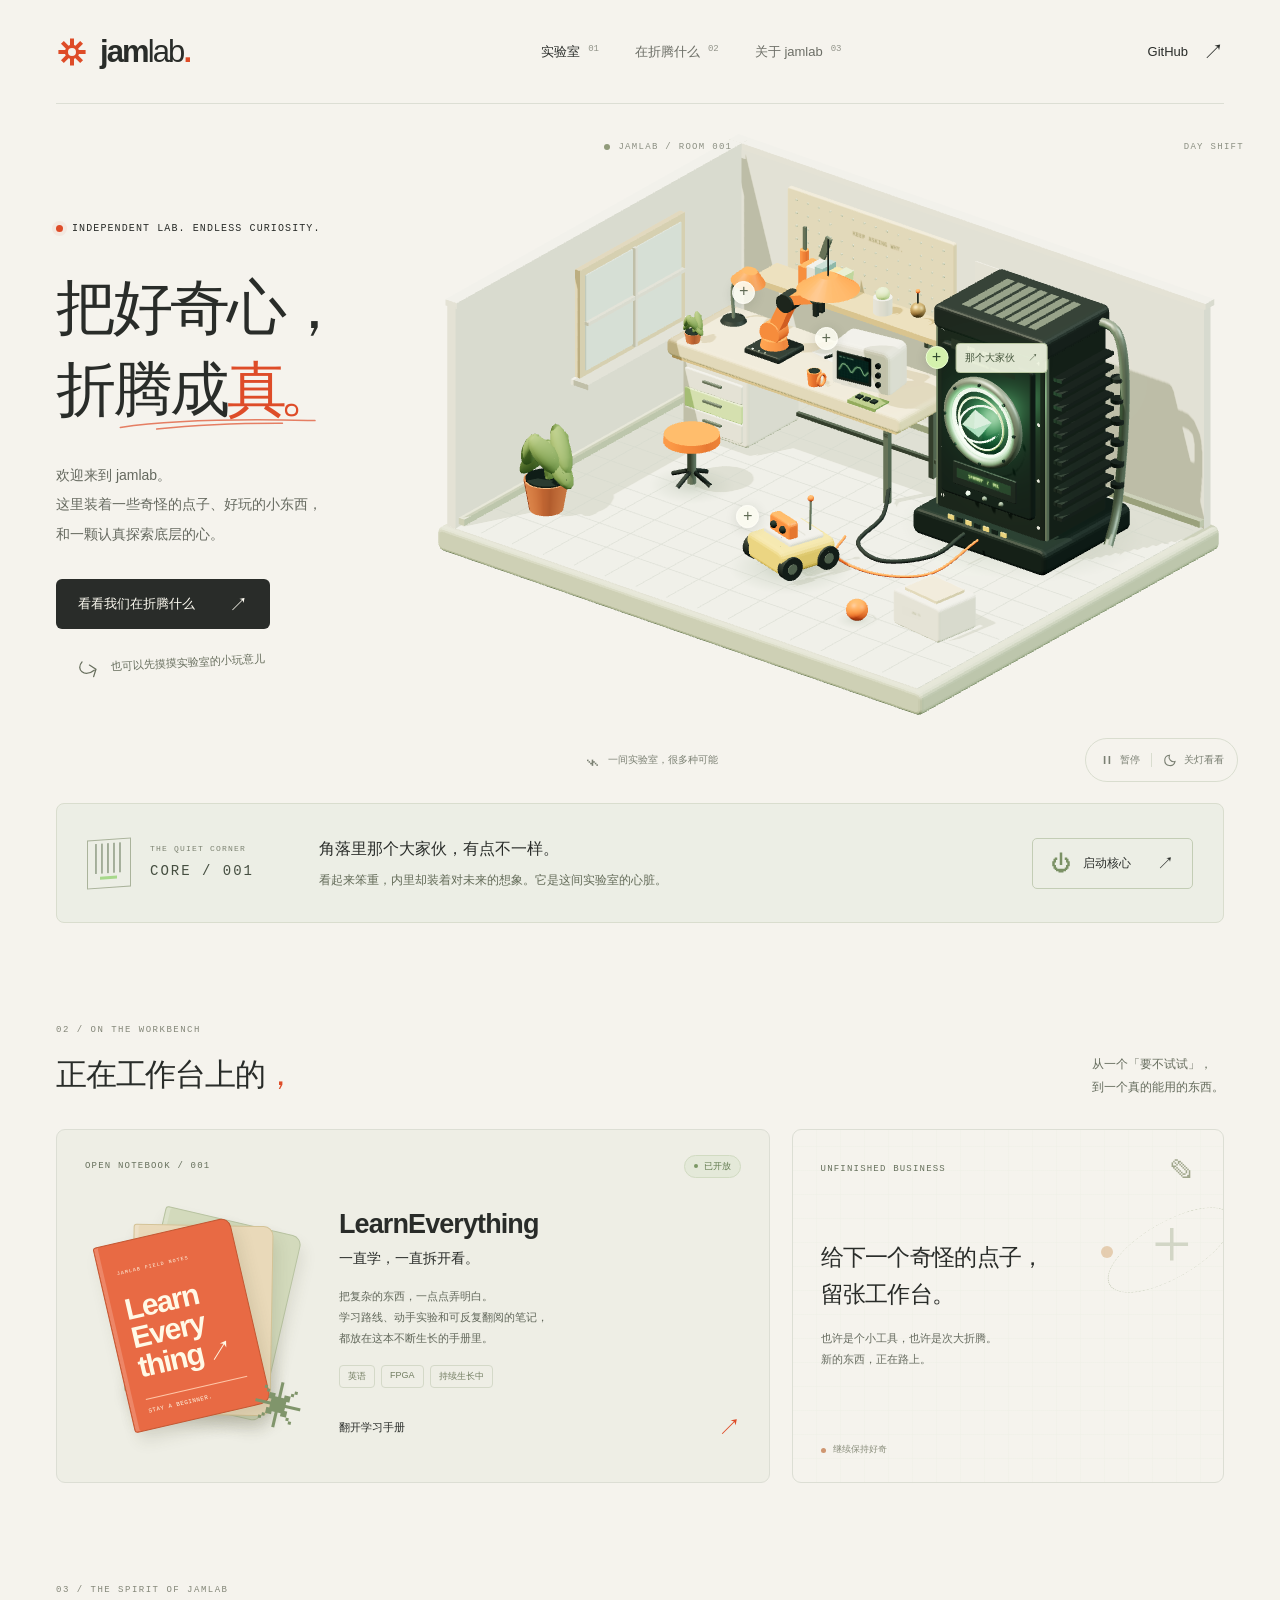
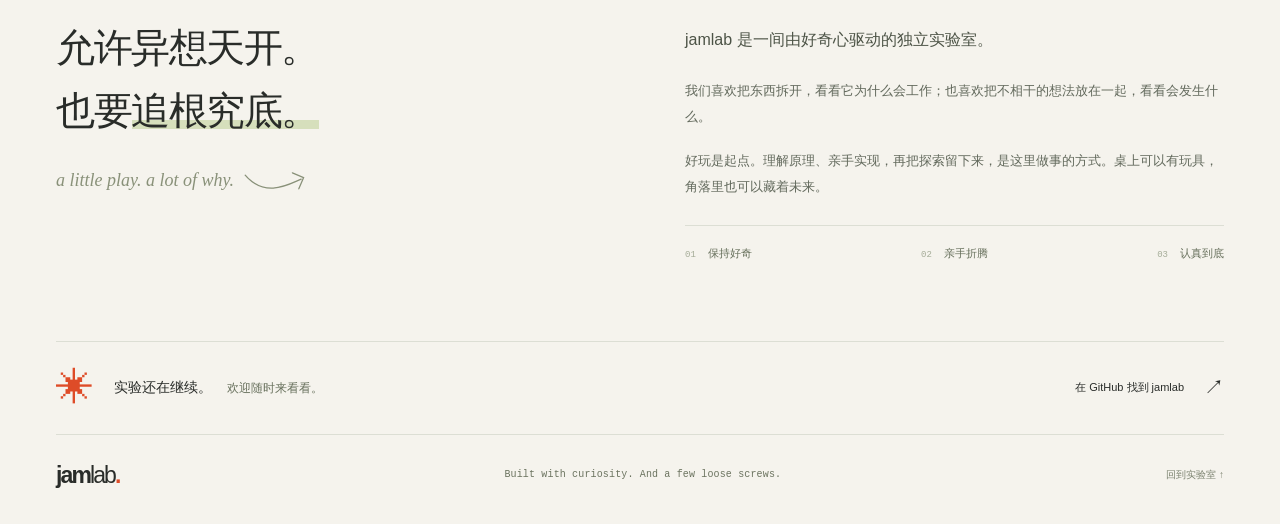
==== index.html @ ad4bdd1a "Build interactive jamlab laboratory homepage" ====
<!doctype html>
<html lang="zh-CN">
<head>
  <meta charset="UTF-8">
  <meta name="viewport" content="width=device-width, initial-scale=1">
  <meta name="theme-color" content="#f5f3ed">
  <meta name="description" content="jamlab，一间把好奇心折腾成真的独立实验室。探索小发明、硬核技术与开放的学习计划。">
  <title>jamlab — 把好奇心，折腾成真。</title>
  <link rel="icon" href="assets/favicon.svg" type="image/svg+xml">
  <link rel="stylesheet" href="styles.css">
  <script type="module" src="app.mjs"></script>
</head>
<body>
  <a class="skip-link" href="#main">跳到主要内容</a>
  <header class="site-header">
    <a class="wordmark" href="./" aria-label="jamlab 首页"><svg class="brand-symbol" viewBox="0 0 40 40" fill="none" aria-hidden="true"><path d="M20 3v34M3 20h34M8 8l24 24M8 32 32 8" stroke="currentColor" stroke-width="5"/><circle cx="20" cy="20" r="7" fill="var(--paper)" stroke="currentColor" stroke-width="4"/></svg><span>jam<span class="wordmark-light">lab</span><i>.</i></span></a>
    <nav aria-label="主导航"><a class="nav-current" href="#laboratory">实验室<span>01</span></a><a href="#projects">在折腾什么<span>02</span></a><a href="#about">关于 jamlab<span>03</span></a></nav>
    <a class="github-link" href="https://github.com/jamlabq" target="_blank" rel="noopener noreferrer">GitHub <span aria-hidden="true">↗</span></a>
  </header>
  <main id="main">
    <section class="hero" id="laboratory" aria-labelledby="hero-title">
      <div class="hero-copy">
        <div class="eyebrow"><span class="status-dot"></span> INDEPENDENT LAB. ENDLESS CURIOSITY.</div>
        <h1 id="hero-title">把好奇心，<br><span class="title-last">折腾成<span class="orange">真<span class="title-period">。</span></span><svg class="title-scribble" viewBox="0 0 270 14" fill="none" aria-hidden="true"><path d="M3 7c72-8 163-6 263 0M52 11c68-5 117-4 170-2" stroke="currentColor" stroke-width="2" stroke-linecap="round"/></svg></span></h1>
        <p class="hero-description">欢迎来到 jamlab。<br>这里装着一些奇怪的点子、好玩的小东西，<br>和一颗认真探索底层的心。</p>
        <a class="button button-dark" href="#projects">看看我们在折腾什么 <span aria-hidden="true">↗</span></a>
        <div class="hero-footnote"><svg viewBox="0 0 30 30" fill="none" aria-hidden="true"><path d="M9 8c-8 8 2 18 13 10M17 12l7 5-3 8" stroke="currentColor" stroke-width="1.4" stroke-linecap="round"/></svg><span>也可以先摸摸实验室的小玩意儿</span></div>
      </div>
      <div class="laboratory-wrap">
        <div class="scene-topline"><span><i></i> JAMLAB / ROOM 001</span><span id="scene-mode-label">DAY SHIFT</span></div>
        <div class="scene" id="lab-scene" role="img" aria-label="立体实验室：工作台上有橙色机器人和示波器，地面上有探测小车，右后角是一台带绿色发光核心的深色重型机器。">
          <img class="scene-fallback" src="assets/lab-day.webp" alt="" width="957" height="700">
          <div class="scene-loading" id="scene-loading" hidden><span class="loading-ring"></span><span>正在打开实验室的灯…</span></div>
        </div>
        <div class="scene-hotspots" id="scene-hotspots" aria-label="探索实验室的装置">
          <button class="hotspot" data-object="robot" style="left:27%;top:53%"><span class="hotspot-point">+</span><span class="hotspot-label">小小机械臂</span></button>
          <button class="hotspot" data-object="signal" style="left:38%;top:45%"><span class="hotspot-point">+</span><span class="hotspot-label">捕捉一个信号</span></button>
          <button class="hotspot hotspot-core" data-object="core" style="left:76%;top:35%"><span class="hotspot-point">+</span><span class="hotspot-label">那个大家伙 <span aria-hidden="true">↗</span></span></button>
          <button class="hotspot" data-object="rover" style="left:53%;top:76%"><span class="hotspot-point">+</span><span class="hotspot-label">小车出去转转</span></button>
        </div>
        <div class="scene-controls"><span class="scene-hint"><span class="scene-hint-icon" aria-hidden="true">⌁</span> 一间实验室，很多种可能</span><div class="control-group"><button id="motion-toggle" class="scene-control" aria-label="暂停场景动画" aria-pressed="false"><svg viewBox="0 0 20 20" aria-hidden="true" fill="none"><path d="M7 5v10M13 5v10" stroke="currentColor" stroke-width="2"/></svg><span>暂停</span></button><span class="control-divider"></span><button id="night-toggle" class="scene-control" aria-pressed="false"><svg viewBox="0 0 20 20" aria-hidden="true" fill="none"><path d="M15 12a6 6 0 0 1-7-8 6.5 6.5 0 1 0 7 8Z" stroke="currentColor" stroke-width="1.4"/></svg><span>关灯看看</span></button></div></div>
      </div>
    </section>
    <section class="core-strip" aria-label="实验室核心装置">
      <div class="core-serial"><span class="core-icon" aria-hidden="true">▥</span><span>THE QUIET CORNER<br><b>CORE / 001</b></span></div>
      <div class="core-copy"><h2>角落里那个大家伙，有点不一样。</h2><p>看起来笨重，内里却装着对未来的想象。它是这间实验室的心脏。</p></div>
      <button class="core-trigger" id="core-trigger" aria-pressed="false"><span class="power-icon" aria-hidden="true">⏻</span><span id="core-trigger-text">启动核心</span><span aria-hidden="true">↗</span></button>
      <div class="core-response" id="core-response" role="status" aria-live="polite"></div>
    </section>
    <section class="projects section" id="projects" aria-labelledby="projects-title">
      <div class="section-heading"><div><div class="eyebrow muted">02 / ON THE WORKBENCH</div><h2 id="projects-title">正在工作台上的<span class="serif">，</span></h2></div><p>从一个「要不试试」，<br>到一个真的能用的东西。</p></div>
      <div class="project-grid">
        <a class="project-card learning-card" href="https://jamlabq.github.io/LearnEverything/">
          <div class="project-card-top"><span class="project-label">OPEN NOTEBOOK / 001</span><span class="live-badge"><i></i> 已开放</span></div>
          <div class="learning-content"><div class="learning-art" aria-hidden="true"><div class="book book-back"><span>WHY?</span></div><div class="book book-middle"><span>HOW.</span></div><div class="book book-front"><span class="book-mini">JAMLAB FIELD NOTES</span><strong>Learn<br>Every<br>thing<span>↗</span></strong><span class="book-line"></span><span class="book-bottom">STAY A BEGINNER.</span></div><div class="book-spark">✳</div></div><div class="learning-copy"><h3>LearnEverything<span>一直学，一直拆开看。</span></h3><p>把复杂的东西，一点点弄明白。<br>学习路线、动手实验和可反复翻阅的笔记，<br>都放在这本不断生长的手册里。</p><div class="topic-tags"><span>英语</span><span>FPGA</span><span>持续生长中</span></div><span class="project-enter">翻开学习手册 <span aria-hidden="true">↗</span></span></div></div>
        </a>
        <article class="project-card future-card"><div class="project-card-top"><span class="project-label">UNFINISHED BUSINESS</span><span class="pencil-symbol" aria-hidden="true">✎</span></div><div class="future-art" aria-hidden="true"><span class="dashed-orbit"></span><span class="future-plus">+</span><span class="orbit-dot"></span></div><h3>给下一个奇怪的点子，<br>留张工作台。</h3><p>也许是个小工具，也许是次大折腾。<br>新的东西，正在路上。</p><span class="in-progress"><span class="small-orange-dot"></span> 继续保持好奇</span></article>
      </div>
    </section>
    <section class="about section" id="about" aria-labelledby="about-title"><div class="about-intro"><div class="eyebrow muted">03 / THE SPIRIT OF JAMLAB</div><h2 id="about-title">允许异想天开。<br>也要<span>追根究底。</span></h2><div class="about-signature">a little play. a lot of why.<svg viewBox="0 0 100 40" fill="none" aria-hidden="true"><path d="M4 14c26 30 57 10 70 5m-11-8 14 6-6 14" stroke="currentColor" stroke-width="1.6" stroke-linecap="round"/></svg></div></div><div class="about-notes"><p class="about-lead">jamlab 是一间由好奇心驱动的独立实验室。</p><p>我们喜欢把东西拆开，看看它为什么会工作；也喜欢把不相干的想法放在一起，看看会发生什么。</p><p>好玩是起点。理解原理、亲手实现，再把探索留下来，是这里做事的方式。桌上可以有玩具，角落里也可以藏着未来。</p><div class="lab-values"><span><b>01</b> 保持好奇</span><span><b>02</b> 亲手折腾</span><span><b>03</b> 认真到底</span></div></div></section>
    <div class="closing-note"><span class="closing-star" aria-hidden="true">✳</span><p>实验还在继续。<span>欢迎随时来看看。</span></p><a href="https://github.com/jamlabq" target="_blank" rel="noopener noreferrer">在 GitHub 找到 jamlab <span aria-hidden="true">↗</span></a></div>
  </main>
  <footer class="site-footer"><a class="wordmark footer-wordmark" href="./"><span>jam<span class="wordmark-light">lab</span><i>.</i></span></a><span>Built with curiosity. And a few loose screws.</span><a href="#laboratory">回到实验室 ↑</a></footer>
  <dialog class="object-dialog" id="object-dialog" aria-labelledby="object-title"><div class="dialog-top"><span id="object-code"></span><button id="dialog-close" aria-label="关闭装置介绍">×</button></div><div class="dialog-object-icon" id="object-icon" aria-hidden="true"></div><h2 id="object-title"></h2><p class="object-subtitle" id="object-subtitle"></p><p class="object-description" id="object-description"></p><div class="object-note" id="object-note"></div><button class="button button-dark" id="object-action">让它动一下 <span aria-hidden="true">↗</span></button><p class="concept-label">ROOM 001 · 实验室的概念装置</p></dialog>
  <noscript><div class="noscript-note">你正在查看实验室的静态版本。LearnEverything 和下方链接可以直接使用；开启 JavaScript 可探索装置。</div></noscript>
</body>
</html>
---- styles.css ----
@charset "UTF-8";
:root{--paper:#f5f3ed;--ink:#292c29;--muted:#74766e;--line:#dcded4;--orange:#de4c28;--green:#bde7ba;--ease:cubic-bezier(.2,.65,.3,1);color-scheme:light;font-family:Arial,"PingFang SC","Microsoft YaHei",sans-serif;font-synthesis:none}
*{box-sizing:border-box}html{scroll-behavior:smooth;scroll-padding-top:100px}body{margin:0;background:var(--paper);color:var(--ink);-webkit-font-smoothing:antialiased}a{color:inherit;text-decoration:none}button{font:inherit;color:inherit;cursor:pointer}button,a{-webkit-tap-highlight-color:transparent}button{border:0}button:disabled{cursor:default;opacity:.55}a:focus-visible,button:focus-visible{outline:3px solid var(--orange);outline-offset:6px}h1,h2,h3,p{margin:0}button,summary{touch-action:manipulation}svg{display:block}::selection{background:#f4c583;color:#292c29}[hidden]{display:none!important}.skip-link{position:fixed;top:8px;left:16px;padding:14px;background:var(--ink);color:white;z-index:99;transform:translateY(-160%)}.skip-link:focus{transform:translateY(0)}
.site-header,main,.site-footer{width:min(1320px,calc(100% - 112px));margin-inline:auto}.site-header{height:104px;border-bottom:1px solid var(--line);display:flex;align-items:center;justify-content:space-between;gap:30px}.wordmark{display:inline-flex;align-items:center;gap:12px;font-size:31px;font-weight:800;letter-spacing:-1.9px}.wordmark-light{font-weight:400}.wordmark i{color:var(--orange);font-style:normal}.brand-symbol{width:32px;height:32px;color:var(--orange)}nav{display:flex;gap:36px;align-items:center;margin-left:45px}nav>a{font-size:13px;display:flex;align-items:center;gap:8px;color:#6c6e66}nav>a:hover,nav>.nav-current{color:var(--ink)}nav>a>span{font:9px/1 ui-monospace,monospace;color:#93958b;align-self:flex-start;margin-top:2px}.github-link{font-size:13px;display:flex;gap:15px;align-items:center}.github-link>span{font-size:21px}.hero{display:grid;grid-template-columns:.82fr 1.35fr;align-items:center;position:relative;min-height:700px;margin-top:0}.hero-copy{position:relative;z-index:2;padding:46px 0 62px;pointer-events:none}.hero-copy a{pointer-events:auto}.eyebrow{font:10px/1.6 ui-monospace,SFMono-Regular,Consolas,monospace;letter-spacing:1.1px;display:flex;align-items:center;gap:9px;white-space:nowrap}.status-dot{width:7px;height:7px;border-radius:50%;background:var(--orange);box-shadow:0 0 0 4px #de4c2810}.hero h1{font-size:clamp(42px,4.65vw,67px);line-height:1.38;letter-spacing:-3px;font-weight:800;margin-top:30px;white-space:nowrap}.orange{color:var(--orange)}.title-last{position:relative}.title-period{margin-left:-5px}.title-scribble{color:var(--orange);width:200px;height:14px;position:absolute;bottom:-8px;right:18px;opacity:.7;transform:rotate(-2deg)}.hero-description{font-size:14px;line-height:2.1;color:#65695f;margin-top:30px}.button{display:inline-flex;gap:34px;align-items:center;justify-content:space-between;min-height:50px;border-radius:6px;padding:16px 22px;font-size:13px;font-weight:500;transition:transform .2s,background .2s}.button-dark{background:var(--ink);color:#fffdf3}.button-dark:hover{background:#40473b;transform:translateY(-2px)}.button>span{font-size:19px;line-height:.8}.hero-copy>.button{margin-top:30px}.hero-footnote{display:flex;align-items:center;gap:10px;margin-top:15px;margin-left:18px;color:#676e5d;font-size:11px;transform:rotate(-3deg)}.hero-footnote svg{width:27px;height:27px}.laboratory-wrap{position:relative;height:700px;margin-left:-100px;margin-right:-36px;align-self:stretch;min-width:0}.scene-topline{position:absolute;top:36px;left:24%;right:16px;display:flex;justify-content:space-between;font:9px/1.6 ui-monospace,monospace;letter-spacing:1.3px;color:#8c9083;z-index:2}.scene-topline>span:first-child{display:flex;align-items:center;gap:8px}.scene-topline i{width:6px;height:6px;border-radius:50%;background:#919b7b}.scene{position:absolute;inset:0;overflow:hidden}.scene canvas,.scene-fallback{display:block;width:100%;height:100%;object-fit:contain}.scene canvas{position:relative;z-index:1}.scene-fallback{position:absolute;inset:0}.scene:not(.has-webgl) .scene-fallback{opacity:1}.scene.has-webgl .scene-fallback{opacity:0}.scene-loading{position:absolute;inset:0;display:flex;align-items:center;justify-content:center;flex-direction:column;gap:15px;color:#888d7c;font-size:11px}.loading-ring{display:block;width:26px;height:26px;border:1px solid #d8dcca;border-top-color:var(--orange);border-radius:50%;animation:spin 1.5s linear infinite}.scene-controls{position:absolute;bottom:22px;right:22px;left:22%;display:flex;align-items:center;justify-content:space-between;gap:14px;color:#7b8073;z-index:3}.scene-hint{font-size:10px;display:flex;gap:8px;align-items:center;white-space:nowrap}.scene-hint-icon{font-size:25px}.control-group{display:flex;border:1px solid #d9ddcf;border-radius:30px;padding:3px;background:#f5f3edee;align-items:center;gap:1px}.scene-control{display:flex;gap:5px;align-items:center;background:transparent;border-radius:30px;padding:7px 10px;min-height:36px;font-size:10px;white-space:nowrap}.scene-control svg{width:16px;height:16px}.scene-control:hover{background:#e5e7dc}.control-divider{width:1px;height:14px;background:#d9ddcf}.scene-hotspots{position:absolute;inset:0;pointer-events:none;z-index:2}.hotspot{position:absolute;display:flex;align-items:center;gap:7px;transform:translate(-50%,-50%);padding:8px;background:transparent;pointer-events:auto;white-space:nowrap;min-height:44px}.hotspot-point{display:flex;width:23px;height:23px;border:1px solid #fdfcf5;background:#fcfcf1de;box-shadow:0 2px 12px #23321f20;align-items:center;justify-content:center;border-radius:50%;font:16px/1 ui-monospace,monospace;color:#606b55;transition:transform .2s}.hotspot-label{font-size:10px;color:#46503e;border:1px solid #cdd3bfb0;border-radius:4px;padding:7px 9px;background:#f8f8efee;box-shadow:0 2px 9px #35472f08;opacity:0;transform:translateX(-5px);transition:all .2s;max-width:165px;overflow:hidden;text-overflow:ellipsis}.hotspot:hover .hotspot-label,.hotspot:focus-visible .hotspot-label,.hotspot-core .hotspot-label{opacity:1;transform:none}.hotspot:hover .hotspot-point{transform:scale(1.15)}.hotspot-core .hotspot-point{background:#d4f1ad;color:#314a2f;border-color:#ebffd2}.hotspot-core .hotspot-label{background:#eef4dfef;border-color:#bac7a2;color:#405137}.hotspot-core .hotspot-label>span{margin-left:10px}.core-strip{position:relative;display:grid;grid-template-columns:200px 1fr auto;gap:32px;align-items:center;border:1px solid #d9ddce;border-radius:8px;background:#eceee5;min-height:120px;padding:24px 30px;margin-top:-1px}.core-serial{display:flex;align-items:center;gap:19px;font:8px/2 ui-monospace,monospace;letter-spacing:1.2px;color:#7d8372}.core-serial b{font:14px/2 ui-monospace,monospace;color:#454e40;letter-spacing:2px}.core-icon{border:1px solid #aab39b;font:30px/1.4 ui-monospace,monospace;width:44px;height:49px;text-align:center;position:relative;transform:skewY(-4deg);color:#77866b}.core-icon:after{content:"";position:absolute;width:17px;height:3px;background:#a7d88b;bottom:8px;left:12px}.core-copy h2{font-size:16px;font-weight:600;line-height:1.6}.core-copy p{font-size:12px;color:#636b58;margin-top:8px;line-height:1.7}.core-trigger{display:flex;align-items:center;gap:12px;border:1px solid #c3cdb5;background:transparent;padding:13px 18px;border-radius:5px;font-size:12px;min-height:48px;white-space:nowrap}.core-trigger:hover{background:#e0e8d6}.core-trigger[aria-pressed=true]{background:#d3e6bf;border-color:#9db984}.power-icon{font-size:20px;color:#7b9165}.core-trigger>span:last-child{margin-left:14px;font-size:17px}.core-response{position:absolute;bottom:5px;right:30px;font-size:9px;color:#4b633f}.section{padding-top:100px}.section-heading{display:flex;justify-content:space-between;align-items:end;margin-bottom:30px}.muted{color:#838678;letter-spacing:1.5px;font-size:9px}.section-heading h2{font-size:31px;line-height:1.5;font-weight:650;letter-spacing:-1.2px;margin-top:15px}.serif{color:var(--orange)}.section-heading>p{font-size:12px;color:#656c5d;line-height:1.9}.project-grid{display:grid;grid-template-columns:1.65fr 1fr;gap:22px}.project-card{border:1px solid var(--line);border-radius:9px;padding:25px 28px;overflow:hidden;min-width:0;position:relative}.learning-card{background:#eeeee5;transition:border-color .2s,transform .3s}.learning-card:hover{border-color:#a7af94;transform:translateY(-4px)}.project-card-top{display:flex;justify-content:space-between;align-items:center}.project-label{font:9px/1.8 ui-monospace,monospace;letter-spacing:1.2px;color:#66705c}.live-badge{display:flex;gap:6px;align-items:center;font-size:9px;color:#637c50;background:#e4e9d9;border:1px solid #d1dbc2;border-radius:20px;padding:4px 9px}.live-badge i{width:4px;height:4px;background:#7b9865;border-radius:50%}.learning-content{display:grid;grid-template-columns:220px 1fr;align-items:center;gap:34px;margin-top:25px;margin-bottom:9px}.learning-art{height:245px;position:relative;width:220px;perspective:900px}.book{position:absolute;width:140px;height:190px;left:34px;top:26px;border-radius:3px 10px 10px 3px;box-shadow:4px 10px 15px #444b2520,inset 4px 0 0 #ffffff30;transform:rotate(-12deg);padding:17px}.book-back{background:#d3dabc;transform:rotate(13deg);left:58px;top:16px;color:#6f795c;border:1px solid #b8c3a1}.book-back span,.book-middle span{font:600 18px/1.4 ui-monospace,monospace}.book-middle{background:#e9d9b9;transform:rotate(1deg);left:47px;top:22px;border:1px solid #d4c397}.book-front{background:#e86a44;color:#fff9e6;border:1px solid #c45732;transform:rotate(-13deg);left:27px;top:27px;transition:transform .4s}.learning-card:hover .book-front{transform:rotate(-18deg) translateY(-5px)}.book-mini{font:5px/1 ui-monospace,monospace;letter-spacing:1.1px}.book-front strong{font-size:30px;line-height:.98;letter-spacing:-1.5px;display:block;margin-top:17px;font-weight:700}.book-front strong>span{font-size:25px;margin-left:5px}.book-line{display:block;height:1px;background:#ffc7a8;margin-top:18px;width:100%}.book-bottom{font:6px/1 ui-monospace,monospace;display:block;margin-top:9px;letter-spacing:.5px}.book-spark{position:absolute;right:2px;bottom:12px;font-size:49px;color:#80956b;transform:rotate(13deg)}.learning-copy h3{font-size:27px;letter-spacing:-.9px;line-height:1.2}.learning-copy h3>span{display:block;font-size:14px;font-weight:400;letter-spacing:0;margin-top:10px}.learning-copy p{font-size:11px;color:#62685b;line-height:1.9;margin-top:19px}.topic-tags{display:flex;gap:6px;flex-wrap:wrap;margin-top:16px}.topic-tags>span{font-size:9px;border:1px solid #d4d9c8;padding:4px 8px;border-radius:4px;color:#737e62}.project-enter{display:flex;justify-content:space-between;align-items:center;margin-top:24px;font-size:11px;font-weight:600}.project-enter>span{font-size:23px;color:var(--orange)}.future-card{background:repeating-linear-gradient(0deg,transparent,transparent 23px,#dde1d440 24px),repeating-linear-gradient(90deg,transparent,transparent 23px,#dde1d440 24px);display:flex;flex-direction:column;align-items:flex-start}.future-card .project-card-top{width:100%}.pencil-symbol{font-size:25px;color:#a0a68c}.future-art{position:absolute;width:160px;height:160px;right:-37px;top:50px;opacity:.55}.dashed-orbit{display:block;width:140px;height:140px;border:1px dashed #a8b496;border-radius:50%;transform:rotate(-30deg) scaleY(.4)}.future-plus{position:absolute;left:52px;top:30px;font:70px/1 serif;color:#b5bea6;font-weight:300}.orbit-dot{position:absolute;width:12px;height:12px;border-radius:50%;background:#d7ad7e;top:66px;left:1px}.future-card h3{font-size:23px;font-weight:550;line-height:1.6;letter-spacing:-.7px;margin-top:55px;z-index:1}.future-card p{font-size:11px;color:#666b5f;line-height:1.9;margin-top:16px}.in-progress{margin-top:auto;padding-top:30px;font:9px/1.4 ui-monospace,monospace;color:#8b8f7d;display:flex;align-items:center;gap:7px}.small-orange-dot{width:5px;height:5px;background:#cf9670;border-radius:50%}.about{display:grid;grid-template-columns:1fr 1fr;gap:90px;padding-bottom:80px}.about h2{font-size:39px;font-weight:600;line-height:1.6;letter-spacing:-1.5px;margin-top:20px}.about h2>span{position:relative}.about h2>span:after{content:"";position:absolute;left:1px;right:0;height:9px;background:#d6dfbc;bottom:3px;z-index:-1}.about-signature{font:italic 18px Georgia,serif;color:#899179;margin-top:22px;display:flex;gap:8px;align-items:center}.about-signature svg{width:80px;height:32px}.about-notes{padding-top:41px}.about-notes p{font-size:13px;line-height:2;color:#62695c;margin-bottom:18px}.about-notes .about-lead{font-size:16px;color:#4c5346;font-weight:500;margin-bottom:22px}.lab-values{display:flex;justify-content:space-between;gap:15px;padding-top:20px;margin-top:25px;border-top:1px solid var(--line)}.lab-values>span{font-size:11px;color:#666f5b}.lab-values b{font:9px/1.2 ui-monospace,monospace;color:#a5ac98;margin-right:9px}.closing-note{border-top:1px solid var(--line);padding:27px 0;display:flex;gap:20px;align-items:center}.closing-star{font-size:38px;line-height:1;color:var(--orange)}.closing-note p{font-size:14px}.closing-note p>span{font-size:12px;color:#68715d;margin-left:15px}.closing-note a{margin-left:auto;font-size:11px;display:flex;gap:20px;align-items:center}.closing-note a>span{font-size:20px}.site-footer{border-top:1px solid var(--line);padding:27px 0 35px;display:flex;align-items:center;justify-content:space-between;gap:20px}.footer-wordmark{font-size:23px}.site-footer>span{font:10px/1.6 ui-monospace,monospace;color:#6b735f;letter-spacing:.15px}.site-footer>a:last-child{font-size:10px;color:#7a816e}
.object-dialog{padding:30px 34px;width:min(460px,calc(100% - 36px));border:1px solid #d7ddcc;border-radius:14px;background:#f8f7f0;color:var(--ink);max-height:calc(100dvh - 40px);overflow:auto;box-shadow:0 30px 100px #20261930}.object-dialog::backdrop{background:#202a2470;backdrop-filter:blur(5px)}body:has(dialog[open]){overflow:hidden}.dialog-top{display:flex;align-items:center;justify-content:space-between}.dialog-top>span{font:9px/1.6 ui-monospace,monospace;letter-spacing:2px;color:#7f8a70}.dialog-top>button{border:1px solid #d4dbca;border-radius:50%;background:transparent;min-width:40px;min-height:40px;font-size:25px;color:#758268}.dialog-object-icon{font:52px/1.4 ui-monospace,monospace;color:var(--orange);margin:14px 0}.object-dialog h2{font-size:28px;letter-spacing:-.6px}.object-subtitle{font-size:12px;color:#829172;margin-top:9px}.object-description{font-size:14px;line-height:2;color:#656e5c;margin-top:24px}.object-note{padding:14px 16px;background:#e9eddc;border-left:2px solid #a4b88c;margin-top:22px;font-size:12px;line-height:1.9;color:#687959}.object-dialog .button{width:100%;margin-top:25px}.concept-label{font:9px/1.5 ui-monospace,monospace;color:#8b9282;text-align:center;margin-top:14px}.noscript-note{padding:15px 24px;background:#ede8d8;text-align:center;font-size:13px}.night-mode{--paper:#e8e9df}.night-mode .scene-topline{color:#687a67}.night-mode #night-toggle{background:#d7e1cf}.core-active .core-icon:after{background:#74bd4a;box-shadow:0 0 12px #70b74a}.core-active .status-dot{background:#789b50;box-shadow:0 0 0 4px #789b5015}
@keyframes spin{to{transform:rotate(360deg)}}
@media(min-width:1550px){.hero{min-height:760px}.laboratory-wrap{height:760px}.hero h1{font-size:72px}.hero-description{font-size:15px}}
@media(max-width:1150px){.site-header,main,.site-footer{width:calc(100% - 72px)}.hero{grid-template-columns:.8fr 1.25fr;min-height:620px}.laboratory-wrap{height:620px;margin-left:-65px;margin-right:-28px}.hero h1{font-size:51px}.eyebrow{font-size:8px}.hero-description{font-size:12px}.hero-copy>.button{font-size:11px;padding:16px 18px;gap:20px}.hero-footnote{font-size:9px}.scene-controls{left:18%;right:16px}.scene-hint{font-size:9px}.scene-topline{left:25%;font-size:8px}.core-strip{grid-template-columns:160px 1fr auto;gap:20px;padding:22px}.core-serial{gap:14px}.core-copy h2{font-size:14px}.core-copy p{font-size:11px}.learning-content{grid-template-columns:165px 1fr;gap:15px}.learning-art{transform:scale(.8);transform-origin:15% 50%;width:170px}.project-card{padding:22px}.learning-copy h3{font-size:23px}.learning-copy p{font-size:10px}.learning-copy p br{display:none}.future-card h3{font-size:20px}.about{gap:55px}.about h2{font-size:34px}}
@media(max-width:850px){.site-header,main,.site-footer{width:calc(100% - 48px)}.site-header{height:88px}nav{gap:20px;margin:0}nav>a{font-size:11px}nav>a>span{display:none}.wordmark{font-size:28px}.brand-symbol{width:28px;height:28px}.github-link{font-size:11px}.hero{grid-template-columns:1fr;min-height:0}.hero-copy{padding:42px 0 0;text-align:center}.eyebrow{justify-content:center;font-size:9px}.hero h1{font-size:57px;line-height:1.28;margin-top:22px}.hero h1 br{display:block}.title-scribble{right:11px;bottom:-9px;width:165px}.hero-description{font-size:13px;margin-top:24px;line-height:1.9}.hero-description br:first-child{display:none}.hero-copy>.button{margin-top:22px}.hero-footnote{justify-content:center;margin-top:9px;margin-left:0;transform:none}.laboratory-wrap{height:620px;margin:-30px -8px 0}.scene-topline{top:52px;left:8%;right:5%;font-size:8px}.scene-controls{left:5%;right:5%;bottom:9px}.scene-hint{font-size:10px}.core-strip{margin-top:12px;grid-template-columns:130px 1fr;gap:12px 20px}.core-serial{grid-row:1/3}.core-copy h2{font-size:15px}.core-trigger{justify-self:start;padding:10px 12px;min-height:42px;font-size:10px}.core-copy p{font-size:11px}.core-response{position:static;grid-column:2;font-size:9px;min-height:0}.core-response:empty{display:none}.section{padding-top:70px}.section-heading .eyebrow,.about .eyebrow{justify-content:flex-start}.section-heading h2{font-size:27px}.section-heading>p{font-size:11px}.project-grid{grid-template-columns:1fr 0.75fr;gap:15px}.learning-content{grid-template-columns:1fr;gap:0;margin-top:8px}.learning-art{height:190px;transform:scale(.8);transform-origin:0 0;justify-self:center;width:180px}.learning-copy{padding:10px 0 0}.learning-copy h3{font-size:25px}.learning-copy h3>span{font-size:13px}.learning-copy p{font-size:11px}.project-card{padding:22px}.future-card h3{margin-top:175px;font-size:21px}.future-art{right:10px;top:75px;opacity:.8}.future-card p br{display:none}.project-label{font-size:8px}.about{gap:32px;grid-template-columns:1fr 1.05fr;padding-bottom:55px}.about h2{font-size:29px}.about-notes p{font-size:12px}.about-notes .about-lead{font-size:14px}.about-signature{font-size:15px}.lab-values{flex-wrap:wrap;gap:12px}.lab-values>span{font-size:10px}.closing-note p{font-size:12px}.closing-note p>span{display:block;margin:7px 0 0;font-size:11px}.site-footer>span{font-size:8px}.site-footer{gap:15px}}
@media(max-width:540px){.site-header,main,.site-footer{width:calc(100% - 36px)}.site-header{height:78px;gap:10px}.wordmark{font-size:27px;gap:7px}.brand-symbol{width:25px;height:25px}nav{gap:14px}nav a{font-size:10px}nav a:first-child{display:none}.github-link{font-size:0;gap:0}.github-link>span{font-size:22px}.hero-copy{padding:40px 0 0;text-align:left}.hero-copy .eyebrow{justify-content:flex-start;font-size:8px;letter-spacing:.65px}.hero h1{font-size:49px;line-height:1.38;letter-spacing:-2px;margin-top:23px}.hero h1 br{display:block}.title-scribble{width:180px;bottom:-4px}.hero-description{font-size:12px;margin-top:21px;line-height:2}.hero-description br:first-child{display:block}.hero-copy>.button{font-size:11px;margin-top:24px}.hero-footnote{justify-content:flex-start;font-size:10px;margin-top:11px;margin-left:12px}.laboratory-wrap{height:425px;margin:-25px -17px 0}.scene-topline{left:24px;right:21px;top:38px;font-size:7px;letter-spacing:.6px}.scene-controls{left:20px;right:20px;bottom:0;gap:7px}.scene-hint{font-size:8px;gap:4px}.scene-control{font-size:9px;padding:6px 7px;min-height:34px}.scene-control svg{width:13px;height:13px}.hotspot-label{font-size:8px;padding:6px;max-width:130px}.hotspot{gap:4px;padding:5px}.hotspot-point{width:21px;height:21px;font-size:14px}.hotspot-core .hotspot-label>span{margin-left:4px}.core-strip{margin-top:27px;padding:20px;grid-template-columns:1fr;gap:17px}.core-serial{grid-row:auto;gap:12px}.core-icon{font-size:24px;width:32px;height:36px}.core-icon:after{width:13px;left:8px;bottom:5px}.core-serial>span:last-child{font-size:7px;line-height:1.6}.core-serial b{font-size:10px;line-height:1.8}.core-copy h2{font-size:15px}.core-copy p{font-size:11px;line-height:1.9;margin-top:8px}.core-trigger{position:absolute;right:20px;top:22px;gap:7px;font-size:10px;padding:7px 10px;min-height:35px}.core-trigger>span:last-child{margin-left:5px;font-size:14px}.power-icon{font-size:16px}.core-response{grid-column:1}.section{padding-top:64px}.section-heading{align-items:flex-start;gap:10px;flex-direction:column;margin-bottom:23px}.section-heading h2{font-size:27px;margin-top:12px}.section-heading .eyebrow{font-size:8px}.section-heading>p{font-size:11px;line-height:1.8}.section-heading>p br{display:none}.project-grid{grid-template-columns:1fr;gap:16px}.learning-content{grid-template-columns:140px 1fr;gap:8px;align-items:center;margin-top:16px;margin-bottom:3px}.learning-art{height:210px;width:140px;transform:scale(.67);transform-origin:0 40%}.learning-copy{padding:0}.learning-copy h3{font-size:21px;letter-spacing:-.8px}.learning-copy h3>span{font-size:11px;line-height:1.5;margin-top:7px}.learning-copy p{font-size:10px;line-height:1.8;margin-top:12px}.topic-tags{margin-top:10px;gap:4px}.topic-tags>span{font-size:8px;padding:3px 5px}.project-enter{margin-top:13px;font-size:10px}.project-enter>span{font-size:19px}.project-card{padding:20px}.future-card{min-height:245px}.future-card h3{font-size:22px;margin-top:30px}.future-card p{max-width:235px;font-size:11px;margin-top:12px}.future-art{right:-10px;top:38px;opacity:.65}.in-progress{padding-top:20px}.about{grid-template-columns:1fr;gap:15px;padding-bottom:40px}.about h2{font-size:34px;line-height:1.55;margin-top:18px}.about-signature{font-size:17px;margin-top:14px}.about-notes{padding-top:8px}.about-notes .about-lead{font-size:15px;margin-bottom:15px}.about-notes p{font-size:12px}.lab-values{gap:8px;margin-top:20px}.lab-values>span{font-size:10px}.lab-values b{margin-right:7px}.closing-note{gap:12px;padding:25px 0;flex-wrap:wrap}.closing-star{font-size:33px}.closing-note a{font-size:10px;gap:7px}.closing-note p{font-size:12px}.closing-note p>span{font-size:10px}.site-footer{flex-wrap:wrap;gap:17px;padding:23px 0}.site-footer>span{order:3;width:100%;font-size:9px}.footer-wordmark{font-size:23px}.site-footer>a:last-child{margin-left:auto}.object-dialog{padding:24px}.object-dialog h2{font-size:25px}.object-description{font-size:13px}.object-note{font-size:11px}}
@media(max-width:365px){.hero h1{font-size:44px}.eyebrow{letter-spacing:.4px!important;font-size:7px!important}.laboratory-wrap{height:380px}.learning-content{grid-template-columns:105px 1fr;gap:5px}.learning-art{transform:scale(.55);width:110px}.learning-copy h3{font-size:20px}.closing-note a{margin-left:45px}.scene-hint{font-size:7px}.core-trigger{font-size:9px;padding:7px}.core-copy h2{font-size:13px}.project-card{padding:16px}}
@media(prefers-reduced-motion:reduce){html{scroll-behavior:auto}*,*:before,*:after{animation-duration:.01ms!important;transition-duration:.01ms!important;animation-iteration-count:1!important}.hero-footnote{transform:none}}

/* Static-first: links and the laboratory remain available without JavaScript. */
body:not([data-interactive]) .scene-hotspots,body:not([data-interactive]) .scene-controls .control-group,body:not([data-interactive]) .core-trigger,body:not([data-interactive]) .hero-footnote{display:none}
body[data-scene="fallback"] #core-trigger{display:none}
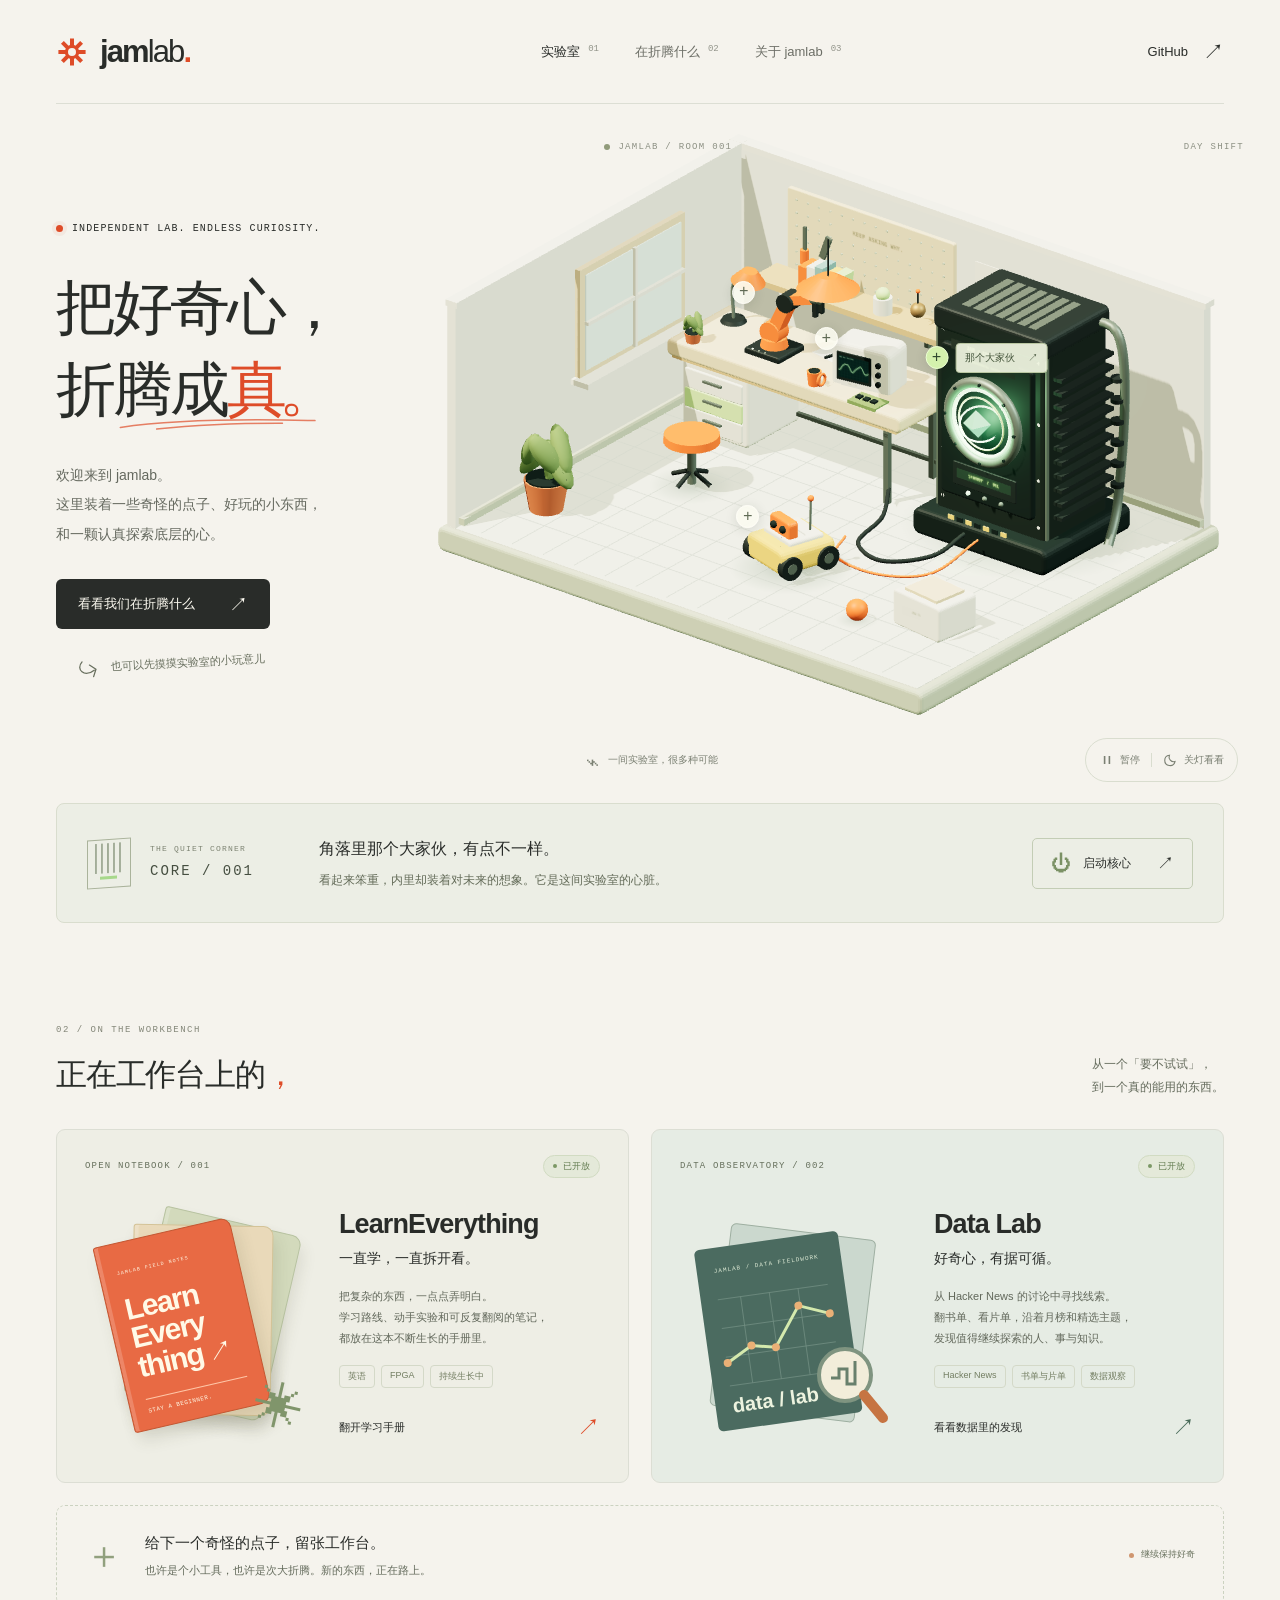
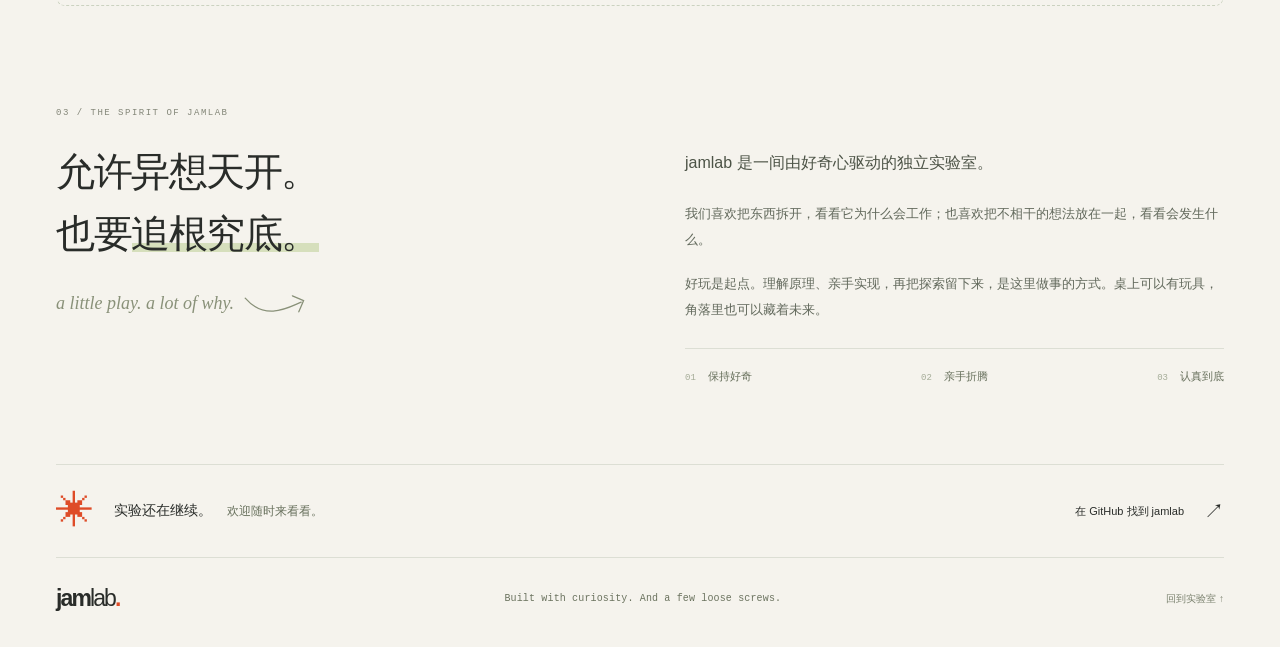
==== commit c80eb1d8: "Add Data Lab project and automate homepage publishing" ====
--- a/index.html
+++ b/index.html
@@ -54,14 +54,23 @@
           <div class="project-card-top"><span class="project-label">OPEN NOTEBOOK / 001</span><span class="live-badge"><i></i> 已开放</span></div>
           <div class="learning-content"><div class="learning-art" aria-hidden="true"><div class="book book-back"><span>WHY?</span></div><div class="book book-middle"><span>HOW.</span></div><div class="book book-front"><span class="book-mini">JAMLAB FIELD NOTES</span><strong>Learn<br>Every<br>thing<span>↗</span></strong><span class="book-line"></span><span class="book-bottom">STAY A BEGINNER.</span></div><div class="book-spark">✳</div></div><div class="learning-copy"><h3>LearnEverything<span>一直学，一直拆开看。</span></h3><p>把复杂的东西，一点点弄明白。<br>学习路线、动手实验和可反复翻阅的笔记，<br>都放在这本不断生长的手册里。</p><div class="topic-tags"><span>英语</span><span>FPGA</span><span>持续生长中</span></div><span class="project-enter">翻开学习手册 <span aria-hidden="true">↗</span></span></div></div>
         </a>
-        <article class="project-card future-card"><div class="project-card-top"><span class="project-label">UNFINISHED BUSINESS</span><span class="pencil-symbol" aria-hidden="true">✎</span></div><div class="future-art" aria-hidden="true"><span class="dashed-orbit"></span><span class="future-plus">+</span><span class="orbit-dot"></span></div><h3>给下一个奇怪的点子，<br>留张工作台。</h3><p>也许是个小工具，也许是次大折腾。<br>新的东西，正在路上。</p><span class="in-progress"><span class="small-orange-dot"></span> 继续保持好奇</span></article>
+        <a class="project-card learning-card data-card" href="https://jamlabq.github.io/data-lab/">
+          <div class="project-card-top"><span class="project-label">DATA OBSERVATORY / 002</span><span class="live-badge"><i></i> 已开放</span></div>
+          <div class="learning-content">
+            <div class="learning-art data-art" aria-hidden="true">
+              <svg viewBox="0 0 220 245" fill="none"><g transform="rotate(7 110 122)"><rect x="40" y="28" width="145" height="183" rx="5" fill="#cbd8ce" stroke="#9eafa1"/></g><g transform="rotate(-8 110 122)"><rect x="25" y="35" width="145" height="183" rx="5" fill="#4b6b60"/><path d="M42 87h111M42 116h111M42 145h111M42 174h111M65 87v87M94 87v87M123 87v87" stroke="#759285" stroke-width=".7"/><text x="42" y="60" fill="#dce9d4" font-family="monospace" font-size="6" letter-spacing="1">JAMLAB / DATA FIELDWORK</text><path d="m43 151 26-14 24 5 28-38 30 12" stroke="#d4e9ad" stroke-width="3"/><g fill="#eab076"><circle cx="43" cy="151" r="4"/><circle cx="69" cy="137" r="4"/><circle cx="93" cy="142" r="4"/><circle cx="121" cy="104" r="4"/><circle cx="151" cy="116" r="4"/></g><text x="42" y="201" fill="#edf3df" font-family="Arial,sans-serif" font-size="20" font-weight="700">data / lab</text></g><circle cx="165" cy="172" r="26" fill="#f2edda" stroke="#7f9480" stroke-width="4"/><path d="m184 192 19 23" stroke="#c67442" stroke-width="10" stroke-linecap="round"/><path d="M151 175h8v-9h8v15h8v-23" stroke="#68806c" stroke-width="3"/></svg>
+            </div>
+            <div class="learning-copy"><h3>Data Lab<span>好奇心，有据可循。</span></h3><p>从 Hacker News 的讨论中寻找线索。<br>翻书单、看片单，沿着月榜和精选主题，<br>发现值得继续探索的人、事与知识。</p><div class="topic-tags"><span>Hacker News</span><span>书单与片单</span><span>数据观察</span></div><span class="project-enter">看看数据里的发现 <span aria-hidden="true">↗</span></span></div>
+          </div>
+        </a>
       </div>
+      <article class="future-note"><span class="future-note-plus" aria-hidden="true">＋</span><div><h3>给下一个奇怪的点子，留张工作台。</h3><p>也许是个小工具，也许是次大折腾。新的东西，正在路上。</p></div><span class="in-progress"><span class="small-orange-dot"></span> 继续保持好奇</span></article>
     </section>
     <section class="about section" id="about" aria-labelledby="about-title"><div class="about-intro"><div class="eyebrow muted">03 / THE SPIRIT OF JAMLAB</div><h2 id="about-title">允许异想天开。<br>也要<span>追根究底。</span></h2><div class="about-signature">a little play. a lot of why.<svg viewBox="0 0 100 40" fill="none" aria-hidden="true"><path d="M4 14c26 30 57 10 70 5m-11-8 14 6-6 14" stroke="currentColor" stroke-width="1.6" stroke-linecap="round"/></svg></div></div><div class="about-notes"><p class="about-lead">jamlab 是一间由好奇心驱动的独立实验室。</p><p>我们喜欢把东西拆开，看看它为什么会工作；也喜欢把不相干的想法放在一起，看看会发生什么。</p><p>好玩是起点。理解原理、亲手实现，再把探索留下来，是这里做事的方式。桌上可以有玩具，角落里也可以藏着未来。</p><div class="lab-values"><span><b>01</b> 保持好奇</span><span><b>02</b> 亲手折腾</span><span><b>03</b> 认真到底</span></div></div></section>
     <div class="closing-note"><span class="closing-star" aria-hidden="true">✳</span><p>实验还在继续。<span>欢迎随时来看看。</span></p><a href="https://github.com/jamlabq" target="_blank" rel="noopener noreferrer">在 GitHub 找到 jamlab <span aria-hidden="true">↗</span></a></div>
   </main>
   <footer class="site-footer"><a class="wordmark footer-wordmark" href="./"><span>jam<span class="wordmark-light">lab</span><i>.</i></span></a><span>Built with curiosity. And a few loose screws.</span><a href="#laboratory">回到实验室 ↑</a></footer>
   <dialog class="object-dialog" id="object-dialog" aria-labelledby="object-title"><div class="dialog-top"><span id="object-code"></span><button id="dialog-close" aria-label="关闭装置介绍">×</button></div><div class="dialog-object-icon" id="object-icon" aria-hidden="true"></div><h2 id="object-title"></h2><p class="object-subtitle" id="object-subtitle"></p><p class="object-description" id="object-description"></p><div class="object-note" id="object-note"></div><button class="button button-dark" id="object-action">让它动一下 <span aria-hidden="true">↗</span></button><p class="concept-label">ROOM 001 · 实验室的概念装置</p></dialog>
-  <noscript><div class="noscript-note">你正在查看实验室的静态版本。LearnEverything 和下方链接可以直接使用；开启 JavaScript 可探索装置。</div></noscript>
+  <noscript><div class="noscript-note">你正在查看实验室的静态版本。LearnEverything、Data Lab 和下方链接可以直接使用；开启 JavaScript 可探索装置。</div></noscript>
 </body>
 </html>
--- a/styles.css
+++ b/styles.css
@@ -14,3 +14,19 @@
 /* Static-first: links and the laboratory remain available without JavaScript. */
 body:not([data-interactive]) .scene-hotspots,body:not([data-interactive]) .scene-controls .control-group,body:not([data-interactive]) .core-trigger,body:not([data-interactive]) .hero-footnote{display:none}
 body[data-scene="fallback"] #core-trigger{display:none}
+
+/* The two open projects share the workbench; the next idea keeps a smaller slot. */
+.project-grid{grid-template-columns:repeat(2,minmax(0,1fr))}
+.data-card{background:#e6ece4}
+.data-art svg{width:220px;height:245px;transition:transform .3s}
+.data-card:hover .data-art svg{transform:rotate(-3deg) translateY(-4px)}
+.data-card .project-enter>span{color:#496b59}
+.future-note{display:flex;align-items:center;gap:22px;padding:24px 28px;margin-top:22px;border:1px dashed #cbd2c0;border-radius:9px}
+.future-note-plus{font-size:38px;font-weight:300;color:#91a07e}
+.future-note h3{font-size:15px;font-weight:500;line-height:1.7}
+.future-note p{font-size:11px;line-height:1.9;color:#656c5d;margin-top:5px}
+.future-note .in-progress{margin:0 0 0 auto;padding:0;white-space:nowrap;color:#68715d}
+@media(max-width:1150px){.learning-content{gap:15px}.learning-copy h3{font-size:23px}}
+@media(max-width:850px){.learning-content{grid-template-columns:1fr}.learning-art{justify-self:center}.future-note{padding:20px;gap:15px}}
+@media(max-width:540px){.project-grid{grid-template-columns:1fr}.learning-content{grid-template-columns:140px 1fr;gap:8px}.learning-copy h3{font-size:21px}.future-note{align-items:flex-start;flex-wrap:wrap;padding:20px;gap:12px}.future-note-plus{font-size:28px}.future-note>div{flex:1;min-width:0}.future-note h3{font-size:14px}.future-note .in-progress{margin-left:40px}.data-art svg{margin-top:10px}}
+@media(max-width:365px){.learning-content{grid-template-columns:105px 1fr;gap:5px}.learning-copy h3{font-size:20px}}
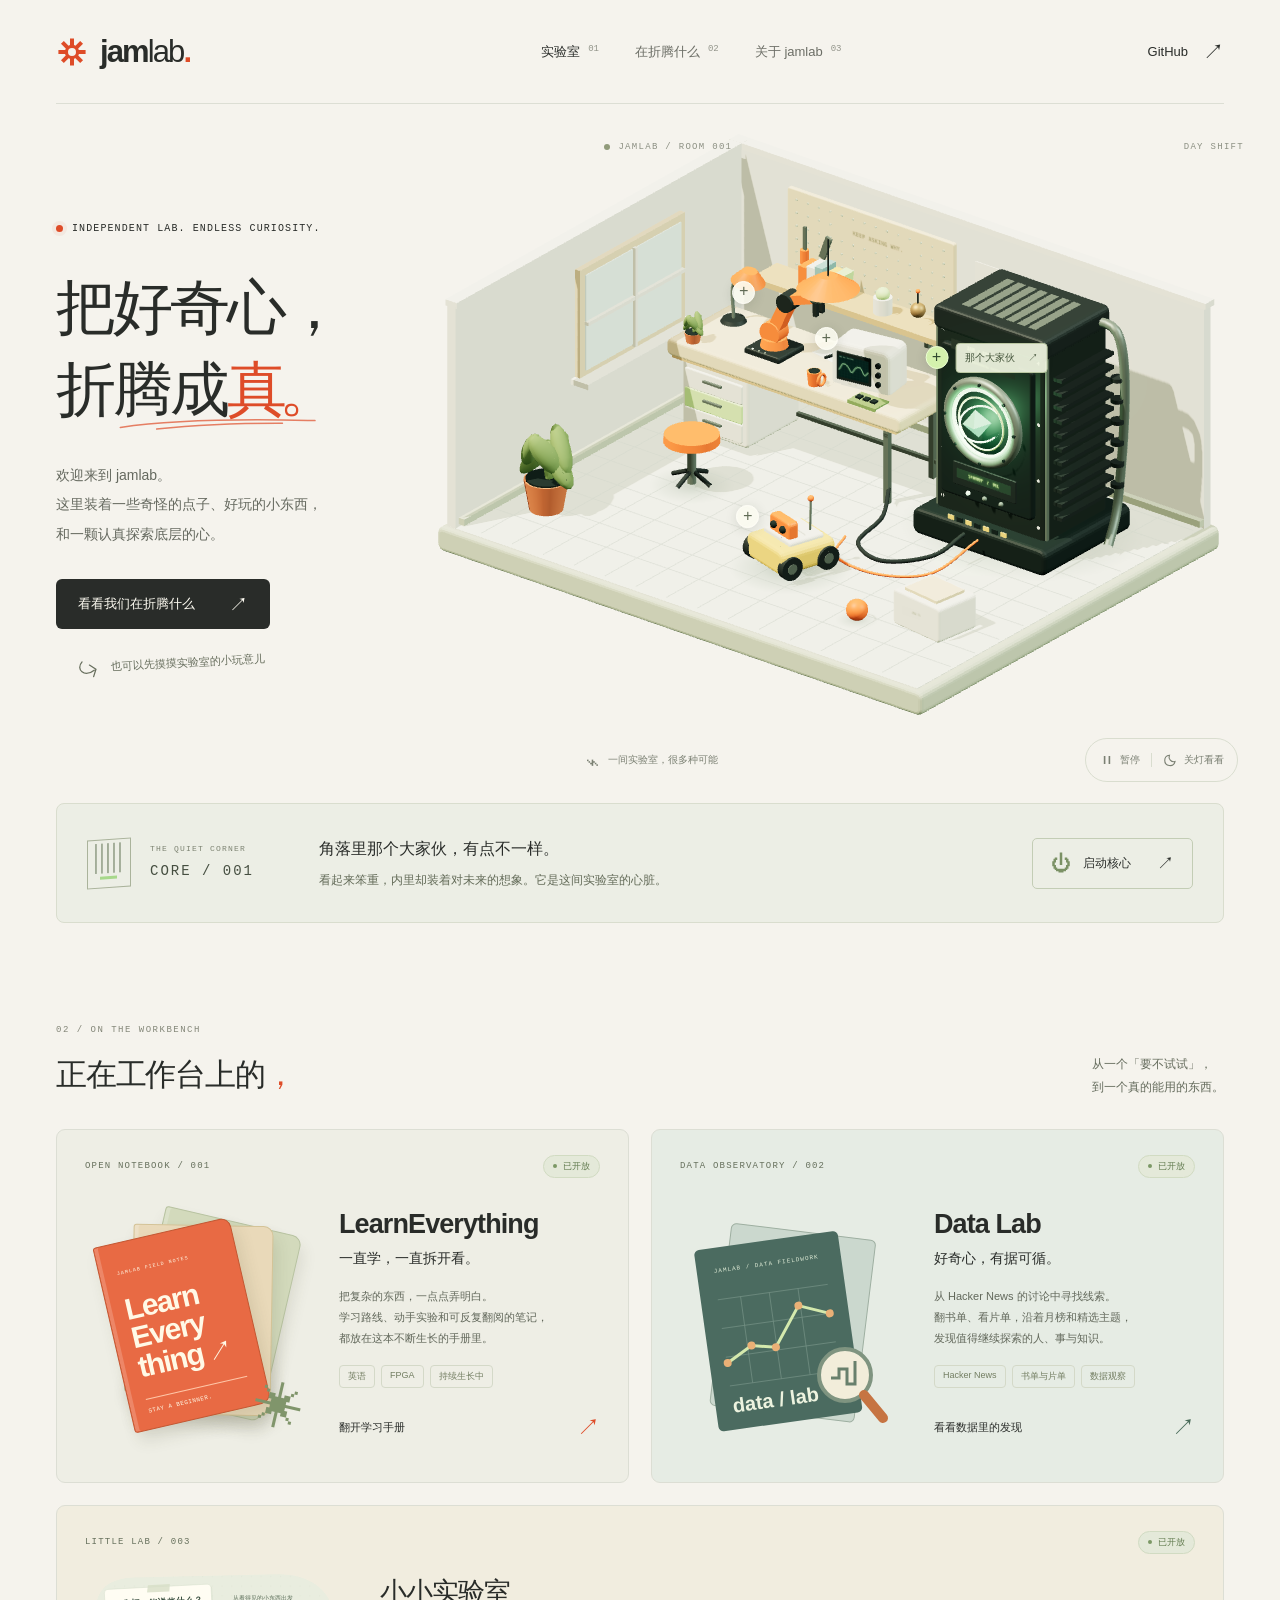
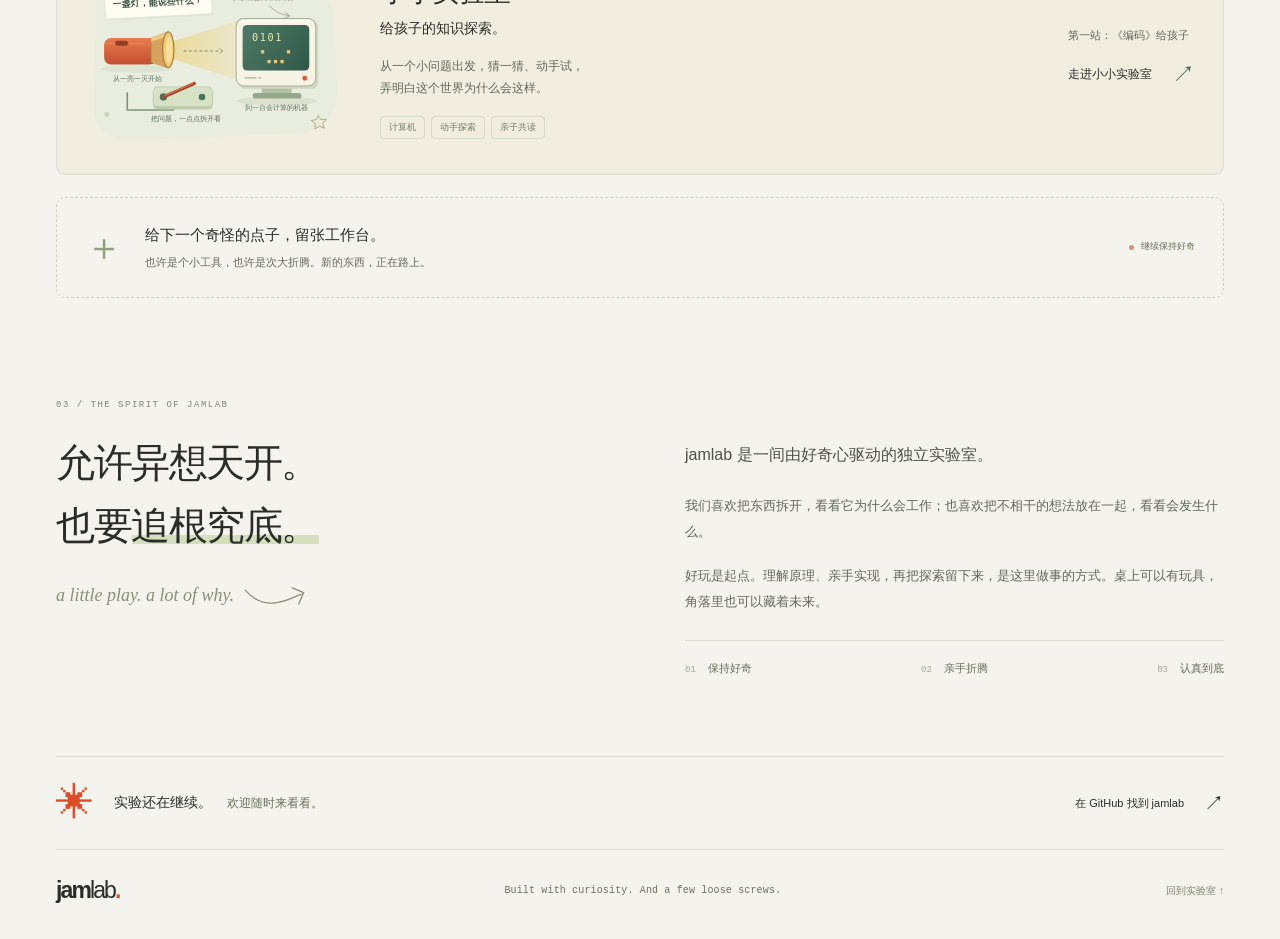
==== commit 2fcd4304: "Add Little Lab children's learning hub" ====
--- a/index.html
+++ b/index.html
@@ -63,6 +63,14 @@
             <div class="learning-copy"><h3>Data Lab<span>好奇心，有据可循。</span></h3><p>从 Hacker News 的讨论中寻找线索。<br>翻书单、看片单，沿着月榜和精选主题，<br>发现值得继续探索的人、事与知识。</p><div class="topic-tags"><span>Hacker News</span><span>书单与片单</span><span>数据观察</span></div><span class="project-enter">看看数据里的发现 <span aria-hidden="true">↗</span></span></div>
           </div>
         </a>
+        <a class="project-card kids-card" href="kids/">
+          <div class="project-card-top"><span class="project-label">LITTLE LAB / 003</span><span class="live-badge"><i></i> 已开放</span></div>
+          <div class="kids-card-content">
+            <img class="kids-card-art" src="kids/workbench.svg" alt="" width="640" height="450" loading="lazy">
+            <div class="kids-card-copy"><h3>小小实验室<span>给孩子的知识探索。</span></h3><p>从一个小问题出发，猜一猜、动手试，<br>弄明白这个世界为什么会这样。</p><div class="topic-tags"><span>计算机</span><span>动手探索</span><span>亲子共读</span></div></div>
+            <div class="kids-card-entry"><span>第一站：《编码》给孩子</span><span class="project-enter">走进小小实验室 <span aria-hidden="true">↗</span></span></div>
+          </div>
+        </a>
       </div>
       <article class="future-note"><span class="future-note-plus" aria-hidden="true">＋</span><div><h3>给下一个奇怪的点子，留张工作台。</h3><p>也许是个小工具，也许是次大折腾。新的东西，正在路上。</p></div><span class="in-progress"><span class="small-orange-dot"></span> 继续保持好奇</span></article>
     </section>
@@ -71,6 +79,6 @@
   </main>
   <footer class="site-footer"><a class="wordmark footer-wordmark" href="./"><span>jam<span class="wordmark-light">lab</span><i>.</i></span></a><span>Built with curiosity. And a few loose screws.</span><a href="#laboratory">回到实验室 ↑</a></footer>
   <dialog class="object-dialog" id="object-dialog" aria-labelledby="object-title"><div class="dialog-top"><span id="object-code"></span><button id="dialog-close" aria-label="关闭装置介绍">×</button></div><div class="dialog-object-icon" id="object-icon" aria-hidden="true"></div><h2 id="object-title"></h2><p class="object-subtitle" id="object-subtitle"></p><p class="object-description" id="object-description"></p><div class="object-note" id="object-note"></div><button class="button button-dark" id="object-action">让它动一下 <span aria-hidden="true">↗</span></button><p class="concept-label">ROOM 001 · 实验室的概念装置</p></dialog>
-  <noscript><div class="noscript-note">你正在查看实验室的静态版本。LearnEverything、Data Lab 和下方链接可以直接使用；开启 JavaScript 可探索装置。</div></noscript>
+  <noscript><div class="noscript-note">你正在查看实验室的静态版本。LearnEverything、Data Lab、小小实验室和下方链接可以直接使用；开启 JavaScript 可探索装置。</div></noscript>
 </body>
 </html>
--- a/styles.css
+++ b/styles.css
@@ -30,3 +30,17 @@
 @media(max-width:850px){.learning-content{grid-template-columns:1fr}.learning-art{justify-self:center}.future-note{padding:20px;gap:15px}}
 @media(max-width:540px){.project-grid{grid-template-columns:1fr}.learning-content{grid-template-columns:140px 1fr;gap:8px}.learning-copy h3{font-size:21px}.future-note{align-items:flex-start;flex-wrap:wrap;padding:20px;gap:12px}.future-note-plus{font-size:28px}.future-note>div{flex:1;min-width:0}.future-note h3{font-size:14px}.future-note .in-progress{margin-left:40px}.data-art svg{margin-top:10px}}
 @media(max-width:365px){.learning-content{grid-template-columns:105px 1fr;gap:5px}.learning-copy h3{font-size:20px}}
+
+/* The children's series is a third project, opening its own collection. */
+.kids-card{grid-column:1/-1;background:#f1eddf;transition:border-color .2s,transform .3s}
+.kids-card:hover{border-color:#a7af94;transform:translateY(-4px)}
+.kids-card-content{display:grid;grid-template-columns:260px minmax(0,1fr) auto;align-items:center;gap:35px;margin-top:12px}
+.kids-card-art{display:block;width:100%;height:auto}
+.kids-card-copy h3{font-size:27px;letter-spacing:-.9px;line-height:1.3}
+.kids-card-copy h3>span{display:block;font-size:14px;font-weight:400;letter-spacing:0;margin-top:9px}
+.kids-card-copy p{font-size:12px;color:#62685b;line-height:1.9;margin-top:17px}
+.kids-card-entry>span:first-child{font-size:11px;color:#62685b;line-height:1.8}
+.kids-card-entry .project-enter{gap:20px;font-size:12px;margin-top:13px}
+.kids-card-entry .project-enter>span{color:#496b59}
+@media(max-width:1150px){.kids-card-content{grid-template-columns:220px minmax(0,1fr);gap:22px}.kids-card-entry{grid-column:2}.kids-card-art{grid-row:1/3}.kids-card-copy h3{font-size:25px}.kids-card-entry .project-enter{margin-top:7px}.kids-card-content{row-gap:15px}}
+@media(max-width:540px){.kids-card-content{grid-template-columns:1fr;gap:5px}.kids-card-art{width:220px;justify-self:center;grid-row:auto}.kids-card-copy{padding-top:7px}.kids-card-copy h3{font-size:25px}.kids-card-copy p{font-size:12px}.kids-card-entry{grid-column:1;margin-top:18px}.kids-card-entry .project-enter{font-size:12px}}
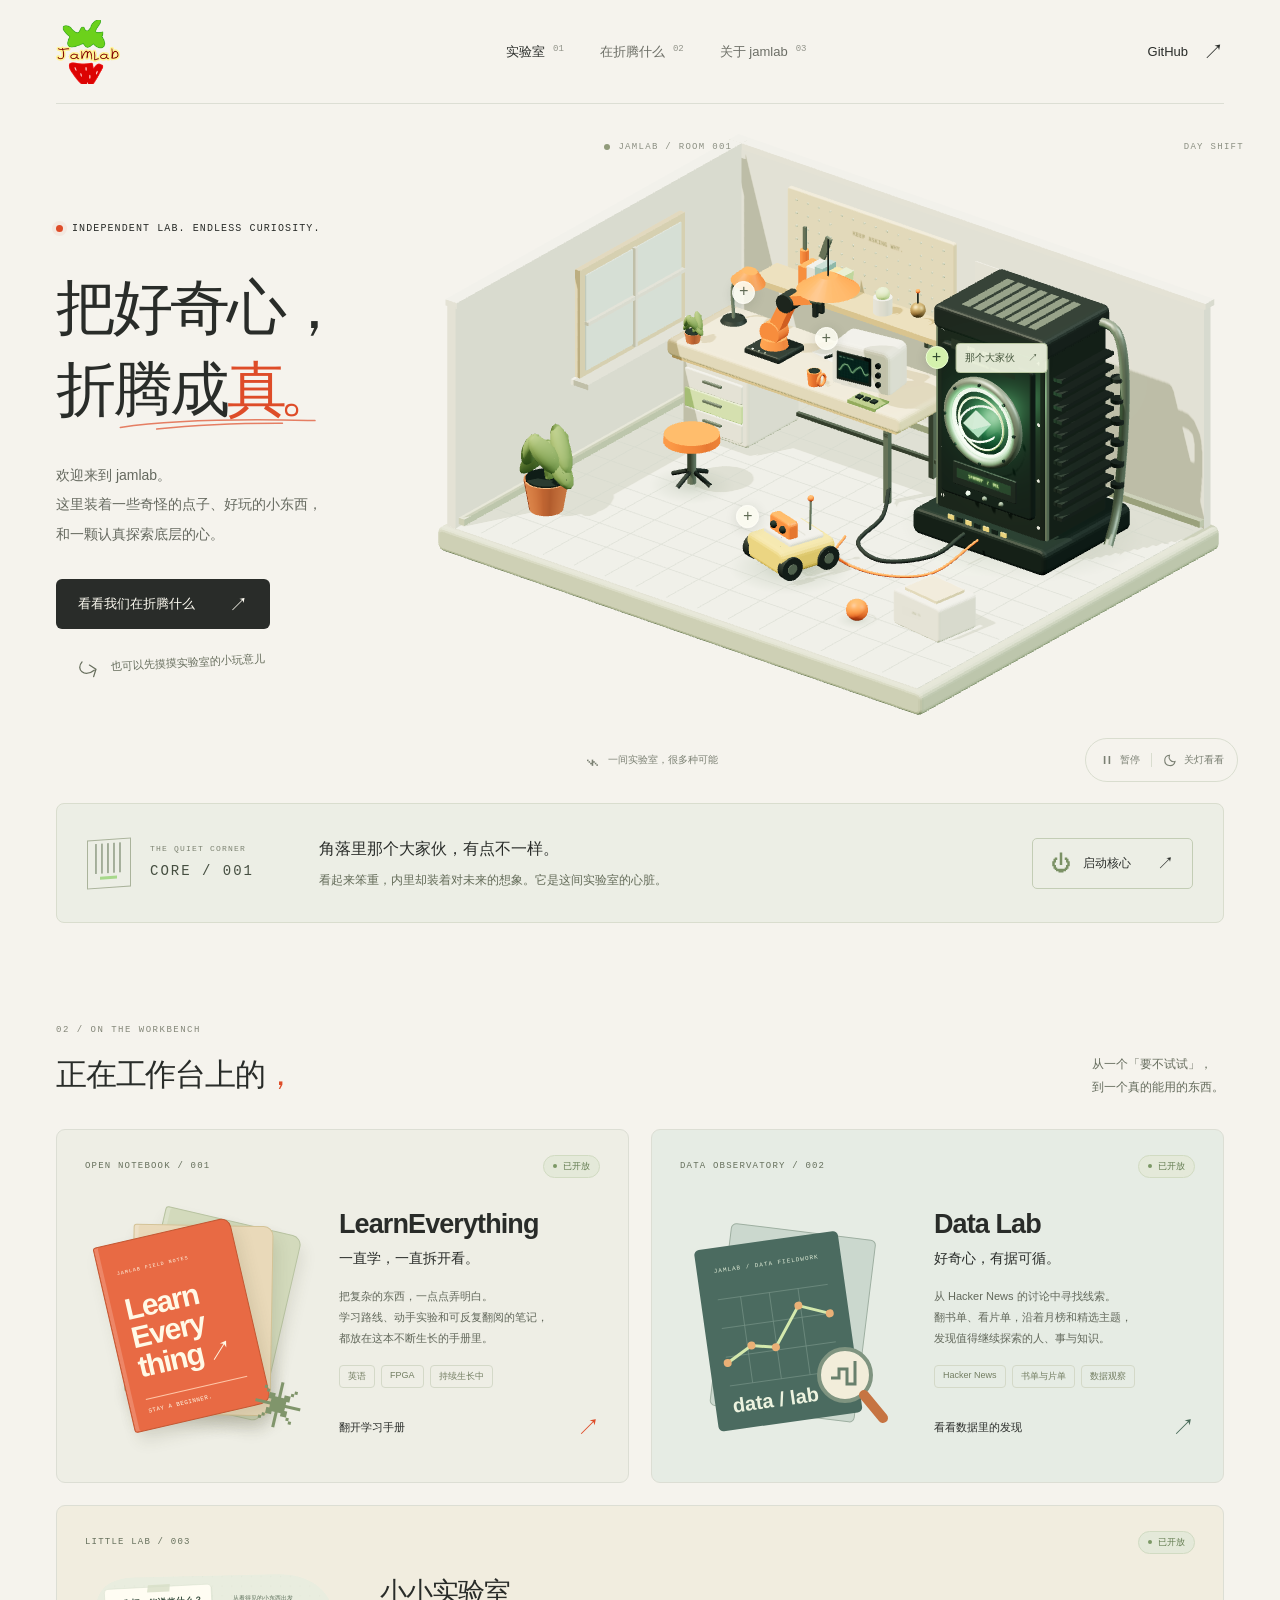
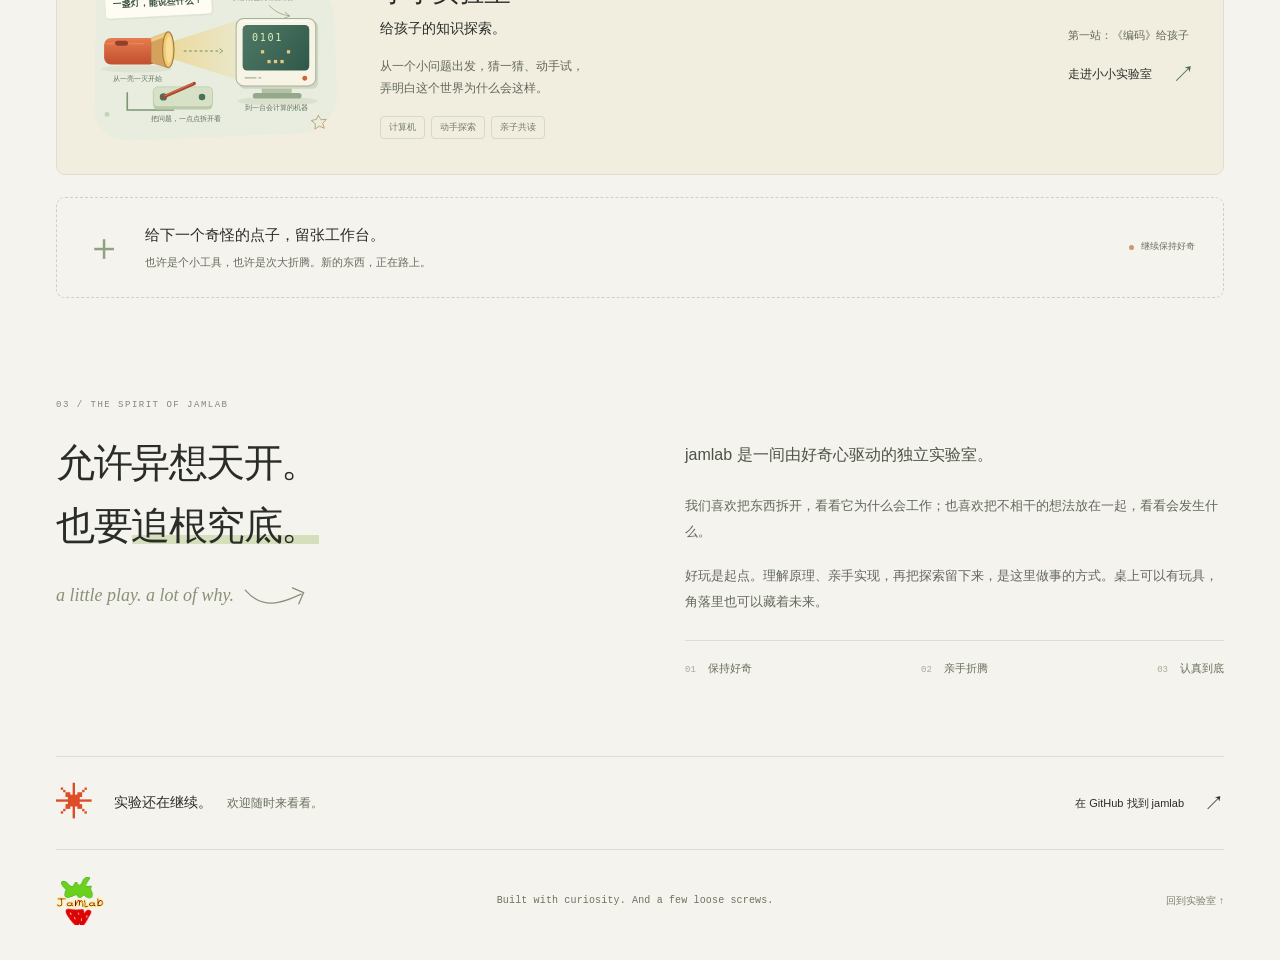
==== commit 7d65ba1a: "Use supplied jamlab logo across the site" ====
--- a/index.html
+++ b/index.html
@@ -6,14 +6,14 @@
   <meta name="theme-color" content="#f5f3ed">
   <meta name="description" content="jamlab，一间把好奇心折腾成真的独立实验室。探索小发明、硬核技术与开放的学习计划。">
   <title>jamlab — 把好奇心，折腾成真。</title>
-  <link rel="icon" href="assets/favicon.svg" type="image/svg+xml">
+  <link rel="icon" href="assets/favicon.png" type="image/png" sizes="32x32">
   <link rel="stylesheet" href="styles.css">
   <script type="module" src="app.mjs"></script>
 </head>
 <body>
   <a class="skip-link" href="#main">跳到主要内容</a>
   <header class="site-header">
-    <a class="wordmark" href="./" aria-label="jamlab 首页"><svg class="brand-symbol" viewBox="0 0 40 40" fill="none" aria-hidden="true"><path d="M20 3v34M3 20h34M8 8l24 24M8 32 32 8" stroke="currentColor" stroke-width="5"/><circle cx="20" cy="20" r="7" fill="var(--paper)" stroke="currentColor" stroke-width="4"/></svg><span>jam<span class="wordmark-light">lab</span><i>.</i></span></a>
+    <a class="wordmark" href="./" aria-label="jamlab 首页"><img class="brand-logo" src="assets/jamlab-logo.png" alt="jamlab" width="460" height="460"></a>
     <nav aria-label="主导航"><a class="nav-current" href="#laboratory">实验室<span>01</span></a><a href="#projects">在折腾什么<span>02</span></a><a href="#about">关于 jamlab<span>03</span></a></nav>
     <a class="github-link" href="https://github.com/jamlabq" target="_blank" rel="noopener noreferrer">GitHub <span aria-hidden="true">↗</span></a>
   </header>
@@ -77,7 +77,7 @@
     <section class="about section" id="about" aria-labelledby="about-title"><div class="about-intro"><div class="eyebrow muted">03 / THE SPIRIT OF JAMLAB</div><h2 id="about-title">允许异想天开。<br>也要<span>追根究底。</span></h2><div class="about-signature">a little play. a lot of why.<svg viewBox="0 0 100 40" fill="none" aria-hidden="true"><path d="M4 14c26 30 57 10 70 5m-11-8 14 6-6 14" stroke="currentColor" stroke-width="1.6" stroke-linecap="round"/></svg></div></div><div class="about-notes"><p class="about-lead">jamlab 是一间由好奇心驱动的独立实验室。</p><p>我们喜欢把东西拆开，看看它为什么会工作；也喜欢把不相干的想法放在一起，看看会发生什么。</p><p>好玩是起点。理解原理、亲手实现，再把探索留下来，是这里做事的方式。桌上可以有玩具，角落里也可以藏着未来。</p><div class="lab-values"><span><b>01</b> 保持好奇</span><span><b>02</b> 亲手折腾</span><span><b>03</b> 认真到底</span></div></div></section>
     <div class="closing-note"><span class="closing-star" aria-hidden="true">✳</span><p>实验还在继续。<span>欢迎随时来看看。</span></p><a href="https://github.com/jamlabq" target="_blank" rel="noopener noreferrer">在 GitHub 找到 jamlab <span aria-hidden="true">↗</span></a></div>
   </main>
-  <footer class="site-footer"><a class="wordmark footer-wordmark" href="./"><span>jam<span class="wordmark-light">lab</span><i>.</i></span></a><span>Built with curiosity. And a few loose screws.</span><a href="#laboratory">回到实验室 ↑</a></footer>
+  <footer class="site-footer"><a class="wordmark footer-wordmark" href="./" aria-label="jamlab 首页"><img class="brand-logo" src="assets/jamlab-logo.png" alt="jamlab" width="460" height="460"></a><span>Built with curiosity. And a few loose screws.</span><a href="#laboratory">回到实验室 ↑</a></footer>
   <dialog class="object-dialog" id="object-dialog" aria-labelledby="object-title"><div class="dialog-top"><span id="object-code"></span><button id="dialog-close" aria-label="关闭装置介绍">×</button></div><div class="dialog-object-icon" id="object-icon" aria-hidden="true"></div><h2 id="object-title"></h2><p class="object-subtitle" id="object-subtitle"></p><p class="object-description" id="object-description"></p><div class="object-note" id="object-note"></div><button class="button button-dark" id="object-action">让它动一下 <span aria-hidden="true">↗</span></button><p class="concept-label">ROOM 001 · 实验室的概念装置</p></dialog>
   <noscript><div class="noscript-note">你正在查看实验室的静态版本。LearnEverything、Data Lab、小小实验室和下方链接可以直接使用；开启 JavaScript 可探索装置。</div></noscript>
 </body>
--- a/styles.css
+++ b/styles.css
@@ -1,13 +1,13 @@
 @charset "UTF-8";
 :root{--paper:#f5f3ed;--ink:#292c29;--muted:#74766e;--line:#dcded4;--orange:#de4c28;--green:#bde7ba;--ease:cubic-bezier(.2,.65,.3,1);color-scheme:light;font-family:Arial,"PingFang SC","Microsoft YaHei",sans-serif;font-synthesis:none}
 *{box-sizing:border-box}html{scroll-behavior:smooth;scroll-padding-top:100px}body{margin:0;background:var(--paper);color:var(--ink);-webkit-font-smoothing:antialiased}a{color:inherit;text-decoration:none}button{font:inherit;color:inherit;cursor:pointer}button,a{-webkit-tap-highlight-color:transparent}button{border:0}button:disabled{cursor:default;opacity:.55}a:focus-visible,button:focus-visible{outline:3px solid var(--orange);outline-offset:6px}h1,h2,h3,p{margin:0}button,summary{touch-action:manipulation}svg{display:block}::selection{background:#f4c583;color:#292c29}[hidden]{display:none!important}.skip-link{position:fixed;top:8px;left:16px;padding:14px;background:var(--ink);color:white;z-index:99;transform:translateY(-160%)}.skip-link:focus{transform:translateY(0)}
-.site-header,main,.site-footer{width:min(1320px,calc(100% - 112px));margin-inline:auto}.site-header{height:104px;border-bottom:1px solid var(--line);display:flex;align-items:center;justify-content:space-between;gap:30px}.wordmark{display:inline-flex;align-items:center;gap:12px;font-size:31px;font-weight:800;letter-spacing:-1.9px}.wordmark-light{font-weight:400}.wordmark i{color:var(--orange);font-style:normal}.brand-symbol{width:32px;height:32px;color:var(--orange)}nav{display:flex;gap:36px;align-items:center;margin-left:45px}nav>a{font-size:13px;display:flex;align-items:center;gap:8px;color:#6c6e66}nav>a:hover,nav>.nav-current{color:var(--ink)}nav>a>span{font:9px/1 ui-monospace,monospace;color:#93958b;align-self:flex-start;margin-top:2px}.github-link{font-size:13px;display:flex;gap:15px;align-items:center}.github-link>span{font-size:21px}.hero{display:grid;grid-template-columns:.82fr 1.35fr;align-items:center;position:relative;min-height:700px;margin-top:0}.hero-copy{position:relative;z-index:2;padding:46px 0 62px;pointer-events:none}.hero-copy a{pointer-events:auto}.eyebrow{font:10px/1.6 ui-monospace,SFMono-Regular,Consolas,monospace;letter-spacing:1.1px;display:flex;align-items:center;gap:9px;white-space:nowrap}.status-dot{width:7px;height:7px;border-radius:50%;background:var(--orange);box-shadow:0 0 0 4px #de4c2810}.hero h1{font-size:clamp(42px,4.65vw,67px);line-height:1.38;letter-spacing:-3px;font-weight:800;margin-top:30px;white-space:nowrap}.orange{color:var(--orange)}.title-last{position:relative}.title-period{margin-left:-5px}.title-scribble{color:var(--orange);width:200px;height:14px;position:absolute;bottom:-8px;right:18px;opacity:.7;transform:rotate(-2deg)}.hero-description{font-size:14px;line-height:2.1;color:#65695f;margin-top:30px}.button{display:inline-flex;gap:34px;align-items:center;justify-content:space-between;min-height:50px;border-radius:6px;padding:16px 22px;font-size:13px;font-weight:500;transition:transform .2s,background .2s}.button-dark{background:var(--ink);color:#fffdf3}.button-dark:hover{background:#40473b;transform:translateY(-2px)}.button>span{font-size:19px;line-height:.8}.hero-copy>.button{margin-top:30px}.hero-footnote{display:flex;align-items:center;gap:10px;margin-top:15px;margin-left:18px;color:#676e5d;font-size:11px;transform:rotate(-3deg)}.hero-footnote svg{width:27px;height:27px}.laboratory-wrap{position:relative;height:700px;margin-left:-100px;margin-right:-36px;align-self:stretch;min-width:0}.scene-topline{position:absolute;top:36px;left:24%;right:16px;display:flex;justify-content:space-between;font:9px/1.6 ui-monospace,monospace;letter-spacing:1.3px;color:#8c9083;z-index:2}.scene-topline>span:first-child{display:flex;align-items:center;gap:8px}.scene-topline i{width:6px;height:6px;border-radius:50%;background:#919b7b}.scene{position:absolute;inset:0;overflow:hidden}.scene canvas,.scene-fallback{display:block;width:100%;height:100%;object-fit:contain}.scene canvas{position:relative;z-index:1}.scene-fallback{position:absolute;inset:0}.scene:not(.has-webgl) .scene-fallback{opacity:1}.scene.has-webgl .scene-fallback{opacity:0}.scene-loading{position:absolute;inset:0;display:flex;align-items:center;justify-content:center;flex-direction:column;gap:15px;color:#888d7c;font-size:11px}.loading-ring{display:block;width:26px;height:26px;border:1px solid #d8dcca;border-top-color:var(--orange);border-radius:50%;animation:spin 1.5s linear infinite}.scene-controls{position:absolute;bottom:22px;right:22px;left:22%;display:flex;align-items:center;justify-content:space-between;gap:14px;color:#7b8073;z-index:3}.scene-hint{font-size:10px;display:flex;gap:8px;align-items:center;white-space:nowrap}.scene-hint-icon{font-size:25px}.control-group{display:flex;border:1px solid #d9ddcf;border-radius:30px;padding:3px;background:#f5f3edee;align-items:center;gap:1px}.scene-control{display:flex;gap:5px;align-items:center;background:transparent;border-radius:30px;padding:7px 10px;min-height:36px;font-size:10px;white-space:nowrap}.scene-control svg{width:16px;height:16px}.scene-control:hover{background:#e5e7dc}.control-divider{width:1px;height:14px;background:#d9ddcf}.scene-hotspots{position:absolute;inset:0;pointer-events:none;z-index:2}.hotspot{position:absolute;display:flex;align-items:center;gap:7px;transform:translate(-50%,-50%);padding:8px;background:transparent;pointer-events:auto;white-space:nowrap;min-height:44px}.hotspot-point{display:flex;width:23px;height:23px;border:1px solid #fdfcf5;background:#fcfcf1de;box-shadow:0 2px 12px #23321f20;align-items:center;justify-content:center;border-radius:50%;font:16px/1 ui-monospace,monospace;color:#606b55;transition:transform .2s}.hotspot-label{font-size:10px;color:#46503e;border:1px solid #cdd3bfb0;border-radius:4px;padding:7px 9px;background:#f8f8efee;box-shadow:0 2px 9px #35472f08;opacity:0;transform:translateX(-5px);transition:all .2s;max-width:165px;overflow:hidden;text-overflow:ellipsis}.hotspot:hover .hotspot-label,.hotspot:focus-visible .hotspot-label,.hotspot-core .hotspot-label{opacity:1;transform:none}.hotspot:hover .hotspot-point{transform:scale(1.15)}.hotspot-core .hotspot-point{background:#d4f1ad;color:#314a2f;border-color:#ebffd2}.hotspot-core .hotspot-label{background:#eef4dfef;border-color:#bac7a2;color:#405137}.hotspot-core .hotspot-label>span{margin-left:10px}.core-strip{position:relative;display:grid;grid-template-columns:200px 1fr auto;gap:32px;align-items:center;border:1px solid #d9ddce;border-radius:8px;background:#eceee5;min-height:120px;padding:24px 30px;margin-top:-1px}.core-serial{display:flex;align-items:center;gap:19px;font:8px/2 ui-monospace,monospace;letter-spacing:1.2px;color:#7d8372}.core-serial b{font:14px/2 ui-monospace,monospace;color:#454e40;letter-spacing:2px}.core-icon{border:1px solid #aab39b;font:30px/1.4 ui-monospace,monospace;width:44px;height:49px;text-align:center;position:relative;transform:skewY(-4deg);color:#77866b}.core-icon:after{content:"";position:absolute;width:17px;height:3px;background:#a7d88b;bottom:8px;left:12px}.core-copy h2{font-size:16px;font-weight:600;line-height:1.6}.core-copy p{font-size:12px;color:#636b58;margin-top:8px;line-height:1.7}.core-trigger{display:flex;align-items:center;gap:12px;border:1px solid #c3cdb5;background:transparent;padding:13px 18px;border-radius:5px;font-size:12px;min-height:48px;white-space:nowrap}.core-trigger:hover{background:#e0e8d6}.core-trigger[aria-pressed=true]{background:#d3e6bf;border-color:#9db984}.power-icon{font-size:20px;color:#7b9165}.core-trigger>span:last-child{margin-left:14px;font-size:17px}.core-response{position:absolute;bottom:5px;right:30px;font-size:9px;color:#4b633f}.section{padding-top:100px}.section-heading{display:flex;justify-content:space-between;align-items:end;margin-bottom:30px}.muted{color:#838678;letter-spacing:1.5px;font-size:9px}.section-heading h2{font-size:31px;line-height:1.5;font-weight:650;letter-spacing:-1.2px;margin-top:15px}.serif{color:var(--orange)}.section-heading>p{font-size:12px;color:#656c5d;line-height:1.9}.project-grid{display:grid;grid-template-columns:1.65fr 1fr;gap:22px}.project-card{border:1px solid var(--line);border-radius:9px;padding:25px 28px;overflow:hidden;min-width:0;position:relative}.learning-card{background:#eeeee5;transition:border-color .2s,transform .3s}.learning-card:hover{border-color:#a7af94;transform:translateY(-4px)}.project-card-top{display:flex;justify-content:space-between;align-items:center}.project-label{font:9px/1.8 ui-monospace,monospace;letter-spacing:1.2px;color:#66705c}.live-badge{display:flex;gap:6px;align-items:center;font-size:9px;color:#637c50;background:#e4e9d9;border:1px solid #d1dbc2;border-radius:20px;padding:4px 9px}.live-badge i{width:4px;height:4px;background:#7b9865;border-radius:50%}.learning-content{display:grid;grid-template-columns:220px 1fr;align-items:center;gap:34px;margin-top:25px;margin-bottom:9px}.learning-art{height:245px;position:relative;width:220px;perspective:900px}.book{position:absolute;width:140px;height:190px;left:34px;top:26px;border-radius:3px 10px 10px 3px;box-shadow:4px 10px 15px #444b2520,inset 4px 0 0 #ffffff30;transform:rotate(-12deg);padding:17px}.book-back{background:#d3dabc;transform:rotate(13deg);left:58px;top:16px;color:#6f795c;border:1px solid #b8c3a1}.book-back span,.book-middle span{font:600 18px/1.4 ui-monospace,monospace}.book-middle{background:#e9d9b9;transform:rotate(1deg);left:47px;top:22px;border:1px solid #d4c397}.book-front{background:#e86a44;color:#fff9e6;border:1px solid #c45732;transform:rotate(-13deg);left:27px;top:27px;transition:transform .4s}.learning-card:hover .book-front{transform:rotate(-18deg) translateY(-5px)}.book-mini{font:5px/1 ui-monospace,monospace;letter-spacing:1.1px}.book-front strong{font-size:30px;line-height:.98;letter-spacing:-1.5px;display:block;margin-top:17px;font-weight:700}.book-front strong>span{font-size:25px;margin-left:5px}.book-line{display:block;height:1px;background:#ffc7a8;margin-top:18px;width:100%}.book-bottom{font:6px/1 ui-monospace,monospace;display:block;margin-top:9px;letter-spacing:.5px}.book-spark{position:absolute;right:2px;bottom:12px;font-size:49px;color:#80956b;transform:rotate(13deg)}.learning-copy h3{font-size:27px;letter-spacing:-.9px;line-height:1.2}.learning-copy h3>span{display:block;font-size:14px;font-weight:400;letter-spacing:0;margin-top:10px}.learning-copy p{font-size:11px;color:#62685b;line-height:1.9;margin-top:19px}.topic-tags{display:flex;gap:6px;flex-wrap:wrap;margin-top:16px}.topic-tags>span{font-size:9px;border:1px solid #d4d9c8;padding:4px 8px;border-radius:4px;color:#737e62}.project-enter{display:flex;justify-content:space-between;align-items:center;margin-top:24px;font-size:11px;font-weight:600}.project-enter>span{font-size:23px;color:var(--orange)}.future-card{background:repeating-linear-gradient(0deg,transparent,transparent 23px,#dde1d440 24px),repeating-linear-gradient(90deg,transparent,transparent 23px,#dde1d440 24px);display:flex;flex-direction:column;align-items:flex-start}.future-card .project-card-top{width:100%}.pencil-symbol{font-size:25px;color:#a0a68c}.future-art{position:absolute;width:160px;height:160px;right:-37px;top:50px;opacity:.55}.dashed-orbit{display:block;width:140px;height:140px;border:1px dashed #a8b496;border-radius:50%;transform:rotate(-30deg) scaleY(.4)}.future-plus{position:absolute;left:52px;top:30px;font:70px/1 serif;color:#b5bea6;font-weight:300}.orbit-dot{position:absolute;width:12px;height:12px;border-radius:50%;background:#d7ad7e;top:66px;left:1px}.future-card h3{font-size:23px;font-weight:550;line-height:1.6;letter-spacing:-.7px;margin-top:55px;z-index:1}.future-card p{font-size:11px;color:#666b5f;line-height:1.9;margin-top:16px}.in-progress{margin-top:auto;padding-top:30px;font:9px/1.4 ui-monospace,monospace;color:#8b8f7d;display:flex;align-items:center;gap:7px}.small-orange-dot{width:5px;height:5px;background:#cf9670;border-radius:50%}.about{display:grid;grid-template-columns:1fr 1fr;gap:90px;padding-bottom:80px}.about h2{font-size:39px;font-weight:600;line-height:1.6;letter-spacing:-1.5px;margin-top:20px}.about h2>span{position:relative}.about h2>span:after{content:"";position:absolute;left:1px;right:0;height:9px;background:#d6dfbc;bottom:3px;z-index:-1}.about-signature{font:italic 18px Georgia,serif;color:#899179;margin-top:22px;display:flex;gap:8px;align-items:center}.about-signature svg{width:80px;height:32px}.about-notes{padding-top:41px}.about-notes p{font-size:13px;line-height:2;color:#62695c;margin-bottom:18px}.about-notes .about-lead{font-size:16px;color:#4c5346;font-weight:500;margin-bottom:22px}.lab-values{display:flex;justify-content:space-between;gap:15px;padding-top:20px;margin-top:25px;border-top:1px solid var(--line)}.lab-values>span{font-size:11px;color:#666f5b}.lab-values b{font:9px/1.2 ui-monospace,monospace;color:#a5ac98;margin-right:9px}.closing-note{border-top:1px solid var(--line);padding:27px 0;display:flex;gap:20px;align-items:center}.closing-star{font-size:38px;line-height:1;color:var(--orange)}.closing-note p{font-size:14px}.closing-note p>span{font-size:12px;color:#68715d;margin-left:15px}.closing-note a{margin-left:auto;font-size:11px;display:flex;gap:20px;align-items:center}.closing-note a>span{font-size:20px}.site-footer{border-top:1px solid var(--line);padding:27px 0 35px;display:flex;align-items:center;justify-content:space-between;gap:20px}.footer-wordmark{font-size:23px}.site-footer>span{font:10px/1.6 ui-monospace,monospace;color:#6b735f;letter-spacing:.15px}.site-footer>a:last-child{font-size:10px;color:#7a816e}
+.site-header,main,.site-footer{width:min(1320px,calc(100% - 112px));margin-inline:auto}.site-header{height:104px;border-bottom:1px solid var(--line);display:flex;align-items:center;justify-content:space-between;gap:30px}.wordmark{display:inline-flex;align-items:center;flex-shrink:0;min-width:48px;min-height:48px}.brand-logo{display:block;width:64px;height:64px;object-fit:contain}nav{display:flex;gap:36px;align-items:center;margin-left:45px}nav>a{font-size:13px;display:flex;align-items:center;gap:8px;color:#6c6e66}nav>a:hover,nav>.nav-current{color:var(--ink)}nav>a>span{font:9px/1 ui-monospace,monospace;color:#93958b;align-self:flex-start;margin-top:2px}.github-link{font-size:13px;display:flex;gap:15px;align-items:center}.github-link>span{font-size:21px}.hero{display:grid;grid-template-columns:.82fr 1.35fr;align-items:center;position:relative;min-height:700px;margin-top:0}.hero-copy{position:relative;z-index:2;padding:46px 0 62px;pointer-events:none}.hero-copy a{pointer-events:auto}.eyebrow{font:10px/1.6 ui-monospace,SFMono-Regular,Consolas,monospace;letter-spacing:1.1px;display:flex;align-items:center;gap:9px;white-space:nowrap}.status-dot{width:7px;height:7px;border-radius:50%;background:var(--orange);box-shadow:0 0 0 4px #de4c2810}.hero h1{font-size:clamp(42px,4.65vw,67px);line-height:1.38;letter-spacing:-3px;font-weight:800;margin-top:30px;white-space:nowrap}.orange{color:var(--orange)}.title-last{position:relative}.title-period{margin-left:-5px}.title-scribble{color:var(--orange);width:200px;height:14px;position:absolute;bottom:-8px;right:18px;opacity:.7;transform:rotate(-2deg)}.hero-description{font-size:14px;line-height:2.1;color:#65695f;margin-top:30px}.button{display:inline-flex;gap:34px;align-items:center;justify-content:space-between;min-height:50px;border-radius:6px;padding:16px 22px;font-size:13px;font-weight:500;transition:transform .2s,background .2s}.button-dark{background:var(--ink);color:#fffdf3}.button-dark:hover{background:#40473b;transform:translateY(-2px)}.button>span{font-size:19px;line-height:.8}.hero-copy>.button{margin-top:30px}.hero-footnote{display:flex;align-items:center;gap:10px;margin-top:15px;margin-left:18px;color:#676e5d;font-size:11px;transform:rotate(-3deg)}.hero-footnote svg{width:27px;height:27px}.laboratory-wrap{position:relative;height:700px;margin-left:-100px;margin-right:-36px;align-self:stretch;min-width:0}.scene-topline{position:absolute;top:36px;left:24%;right:16px;display:flex;justify-content:space-between;font:9px/1.6 ui-monospace,monospace;letter-spacing:1.3px;color:#8c9083;z-index:2}.scene-topline>span:first-child{display:flex;align-items:center;gap:8px}.scene-topline i{width:6px;height:6px;border-radius:50%;background:#919b7b}.scene{position:absolute;inset:0;overflow:hidden}.scene canvas,.scene-fallback{display:block;width:100%;height:100%;object-fit:contain}.scene canvas{position:relative;z-index:1}.scene-fallback{position:absolute;inset:0}.scene:not(.has-webgl) .scene-fallback{opacity:1}.scene.has-webgl .scene-fallback{opacity:0}.scene-loading{position:absolute;inset:0;display:flex;align-items:center;justify-content:center;flex-direction:column;gap:15px;color:#888d7c;font-size:11px}.loading-ring{display:block;width:26px;height:26px;border:1px solid #d8dcca;border-top-color:var(--orange);border-radius:50%;animation:spin 1.5s linear infinite}.scene-controls{position:absolute;bottom:22px;right:22px;left:22%;display:flex;align-items:center;justify-content:space-between;gap:14px;color:#7b8073;z-index:3}.scene-hint{font-size:10px;display:flex;gap:8px;align-items:center;white-space:nowrap}.scene-hint-icon{font-size:25px}.control-group{display:flex;border:1px solid #d9ddcf;border-radius:30px;padding:3px;background:#f5f3edee;align-items:center;gap:1px}.scene-control{display:flex;gap:5px;align-items:center;background:transparent;border-radius:30px;padding:7px 10px;min-height:36px;font-size:10px;white-space:nowrap}.scene-control svg{width:16px;height:16px}.scene-control:hover{background:#e5e7dc}.control-divider{width:1px;height:14px;background:#d9ddcf}.scene-hotspots{position:absolute;inset:0;pointer-events:none;z-index:2}.hotspot{position:absolute;display:flex;align-items:center;gap:7px;transform:translate(-50%,-50%);padding:8px;background:transparent;pointer-events:auto;white-space:nowrap;min-height:44px}.hotspot-point{display:flex;width:23px;height:23px;border:1px solid #fdfcf5;background:#fcfcf1de;box-shadow:0 2px 12px #23321f20;align-items:center;justify-content:center;border-radius:50%;font:16px/1 ui-monospace,monospace;color:#606b55;transition:transform .2s}.hotspot-label{font-size:10px;color:#46503e;border:1px solid #cdd3bfb0;border-radius:4px;padding:7px 9px;background:#f8f8efee;box-shadow:0 2px 9px #35472f08;opacity:0;transform:translateX(-5px);transition:all .2s;max-width:165px;overflow:hidden;text-overflow:ellipsis}.hotspot:hover .hotspot-label,.hotspot:focus-visible .hotspot-label,.hotspot-core .hotspot-label{opacity:1;transform:none}.hotspot:hover .hotspot-point{transform:scale(1.15)}.hotspot-core .hotspot-point{background:#d4f1ad;color:#314a2f;border-color:#ebffd2}.hotspot-core .hotspot-label{background:#eef4dfef;border-color:#bac7a2;color:#405137}.hotspot-core .hotspot-label>span{margin-left:10px}.core-strip{position:relative;display:grid;grid-template-columns:200px 1fr auto;gap:32px;align-items:center;border:1px solid #d9ddce;border-radius:8px;background:#eceee5;min-height:120px;padding:24px 30px;margin-top:-1px}.core-serial{display:flex;align-items:center;gap:19px;font:8px/2 ui-monospace,monospace;letter-spacing:1.2px;color:#7d8372}.core-serial b{font:14px/2 ui-monospace,monospace;color:#454e40;letter-spacing:2px}.core-icon{border:1px solid #aab39b;font:30px/1.4 ui-monospace,monospace;width:44px;height:49px;text-align:center;position:relative;transform:skewY(-4deg);color:#77866b}.core-icon:after{content:"";position:absolute;width:17px;height:3px;background:#a7d88b;bottom:8px;left:12px}.core-copy h2{font-size:16px;font-weight:600;line-height:1.6}.core-copy p{font-size:12px;color:#636b58;margin-top:8px;line-height:1.7}.core-trigger{display:flex;align-items:center;gap:12px;border:1px solid #c3cdb5;background:transparent;padding:13px 18px;border-radius:5px;font-size:12px;min-height:48px;white-space:nowrap}.core-trigger:hover{background:#e0e8d6}.core-trigger[aria-pressed=true]{background:#d3e6bf;border-color:#9db984}.power-icon{font-size:20px;color:#7b9165}.core-trigger>span:last-child{margin-left:14px;font-size:17px}.core-response{position:absolute;bottom:5px;right:30px;font-size:9px;color:#4b633f}.section{padding-top:100px}.section-heading{display:flex;justify-content:space-between;align-items:end;margin-bottom:30px}.muted{color:#838678;letter-spacing:1.5px;font-size:9px}.section-heading h2{font-size:31px;line-height:1.5;font-weight:650;letter-spacing:-1.2px;margin-top:15px}.serif{color:var(--orange)}.section-heading>p{font-size:12px;color:#656c5d;line-height:1.9}.project-grid{display:grid;grid-template-columns:1.65fr 1fr;gap:22px}.project-card{border:1px solid var(--line);border-radius:9px;padding:25px 28px;overflow:hidden;min-width:0;position:relative}.learning-card{background:#eeeee5;transition:border-color .2s,transform .3s}.learning-card:hover{border-color:#a7af94;transform:translateY(-4px)}.project-card-top{display:flex;justify-content:space-between;align-items:center}.project-label{font:9px/1.8 ui-monospace,monospace;letter-spacing:1.2px;color:#66705c}.live-badge{display:flex;gap:6px;align-items:center;font-size:9px;color:#637c50;background:#e4e9d9;border:1px solid #d1dbc2;border-radius:20px;padding:4px 9px}.live-badge i{width:4px;height:4px;background:#7b9865;border-radius:50%}.learning-content{display:grid;grid-template-columns:220px 1fr;align-items:center;gap:34px;margin-top:25px;margin-bottom:9px}.learning-art{height:245px;position:relative;width:220px;perspective:900px}.book{position:absolute;width:140px;height:190px;left:34px;top:26px;border-radius:3px 10px 10px 3px;box-shadow:4px 10px 15px #444b2520,inset 4px 0 0 #ffffff30;transform:rotate(-12deg);padding:17px}.book-back{background:#d3dabc;transform:rotate(13deg);left:58px;top:16px;color:#6f795c;border:1px solid #b8c3a1}.book-back span,.book-middle span{font:600 18px/1.4 ui-monospace,monospace}.book-middle{background:#e9d9b9;transform:rotate(1deg);left:47px;top:22px;border:1px solid #d4c397}.book-front{background:#e86a44;color:#fff9e6;border:1px solid #c45732;transform:rotate(-13deg);left:27px;top:27px;transition:transform .4s}.learning-card:hover .book-front{transform:rotate(-18deg) translateY(-5px)}.book-mini{font:5px/1 ui-monospace,monospace;letter-spacing:1.1px}.book-front strong{font-size:30px;line-height:.98;letter-spacing:-1.5px;display:block;margin-top:17px;font-weight:700}.book-front strong>span{font-size:25px;margin-left:5px}.book-line{display:block;height:1px;background:#ffc7a8;margin-top:18px;width:100%}.book-bottom{font:6px/1 ui-monospace,monospace;display:block;margin-top:9px;letter-spacing:.5px}.book-spark{position:absolute;right:2px;bottom:12px;font-size:49px;color:#80956b;transform:rotate(13deg)}.learning-copy h3{font-size:27px;letter-spacing:-.9px;line-height:1.2}.learning-copy h3>span{display:block;font-size:14px;font-weight:400;letter-spacing:0;margin-top:10px}.learning-copy p{font-size:11px;color:#62685b;line-height:1.9;margin-top:19px}.topic-tags{display:flex;gap:6px;flex-wrap:wrap;margin-top:16px}.topic-tags>span{font-size:9px;border:1px solid #d4d9c8;padding:4px 8px;border-radius:4px;color:#737e62}.project-enter{display:flex;justify-content:space-between;align-items:center;margin-top:24px;font-size:11px;font-weight:600}.project-enter>span{font-size:23px;color:var(--orange)}.future-card{background:repeating-linear-gradient(0deg,transparent,transparent 23px,#dde1d440 24px),repeating-linear-gradient(90deg,transparent,transparent 23px,#dde1d440 24px);display:flex;flex-direction:column;align-items:flex-start}.future-card .project-card-top{width:100%}.pencil-symbol{font-size:25px;color:#a0a68c}.future-art{position:absolute;width:160px;height:160px;right:-37px;top:50px;opacity:.55}.dashed-orbit{display:block;width:140px;height:140px;border:1px dashed #a8b496;border-radius:50%;transform:rotate(-30deg) scaleY(.4)}.future-plus{position:absolute;left:52px;top:30px;font:70px/1 serif;color:#b5bea6;font-weight:300}.orbit-dot{position:absolute;width:12px;height:12px;border-radius:50%;background:#d7ad7e;top:66px;left:1px}.future-card h3{font-size:23px;font-weight:550;line-height:1.6;letter-spacing:-.7px;margin-top:55px;z-index:1}.future-card p{font-size:11px;color:#666b5f;line-height:1.9;margin-top:16px}.in-progress{margin-top:auto;padding-top:30px;font:9px/1.4 ui-monospace,monospace;color:#8b8f7d;display:flex;align-items:center;gap:7px}.small-orange-dot{width:5px;height:5px;background:#cf9670;border-radius:50%}.about{display:grid;grid-template-columns:1fr 1fr;gap:90px;padding-bottom:80px}.about h2{font-size:39px;font-weight:600;line-height:1.6;letter-spacing:-1.5px;margin-top:20px}.about h2>span{position:relative}.about h2>span:after{content:"";position:absolute;left:1px;right:0;height:9px;background:#d6dfbc;bottom:3px;z-index:-1}.about-signature{font:italic 18px Georgia,serif;color:#899179;margin-top:22px;display:flex;gap:8px;align-items:center}.about-signature svg{width:80px;height:32px}.about-notes{padding-top:41px}.about-notes p{font-size:13px;line-height:2;color:#62695c;margin-bottom:18px}.about-notes .about-lead{font-size:16px;color:#4c5346;font-weight:500;margin-bottom:22px}.lab-values{display:flex;justify-content:space-between;gap:15px;padding-top:20px;margin-top:25px;border-top:1px solid var(--line)}.lab-values>span{font-size:11px;color:#666f5b}.lab-values b{font:9px/1.2 ui-monospace,monospace;color:#a5ac98;margin-right:9px}.closing-note{border-top:1px solid var(--line);padding:27px 0;display:flex;gap:20px;align-items:center}.closing-star{font-size:38px;line-height:1;color:var(--orange)}.closing-note p{font-size:14px}.closing-note p>span{font-size:12px;color:#68715d;margin-left:15px}.closing-note a{margin-left:auto;font-size:11px;display:flex;gap:20px;align-items:center}.closing-note a>span{font-size:20px}.site-footer{border-top:1px solid var(--line);padding:27px 0 35px;display:flex;align-items:center;justify-content:space-between;gap:20px}.footer-wordmark .brand-logo{width:48px;height:48px}.site-footer>span{font:10px/1.6 ui-monospace,monospace;color:#6b735f;letter-spacing:.15px}.site-footer>a:last-child{font-size:10px;color:#7a816e}
 .object-dialog{padding:30px 34px;width:min(460px,calc(100% - 36px));border:1px solid #d7ddcc;border-radius:14px;background:#f8f7f0;color:var(--ink);max-height:calc(100dvh - 40px);overflow:auto;box-shadow:0 30px 100px #20261930}.object-dialog::backdrop{background:#202a2470;backdrop-filter:blur(5px)}body:has(dialog[open]){overflow:hidden}.dialog-top{display:flex;align-items:center;justify-content:space-between}.dialog-top>span{font:9px/1.6 ui-monospace,monospace;letter-spacing:2px;color:#7f8a70}.dialog-top>button{border:1px solid #d4dbca;border-radius:50%;background:transparent;min-width:40px;min-height:40px;font-size:25px;color:#758268}.dialog-object-icon{font:52px/1.4 ui-monospace,monospace;color:var(--orange);margin:14px 0}.object-dialog h2{font-size:28px;letter-spacing:-.6px}.object-subtitle{font-size:12px;color:#829172;margin-top:9px}.object-description{font-size:14px;line-height:2;color:#656e5c;margin-top:24px}.object-note{padding:14px 16px;background:#e9eddc;border-left:2px solid #a4b88c;margin-top:22px;font-size:12px;line-height:1.9;color:#687959}.object-dialog .button{width:100%;margin-top:25px}.concept-label{font:9px/1.5 ui-monospace,monospace;color:#8b9282;text-align:center;margin-top:14px}.noscript-note{padding:15px 24px;background:#ede8d8;text-align:center;font-size:13px}.night-mode{--paper:#e8e9df}.night-mode .scene-topline{color:#687a67}.night-mode #night-toggle{background:#d7e1cf}.core-active .core-icon:after{background:#74bd4a;box-shadow:0 0 12px #70b74a}.core-active .status-dot{background:#789b50;box-shadow:0 0 0 4px #789b5015}
 @keyframes spin{to{transform:rotate(360deg)}}
 @media(min-width:1550px){.hero{min-height:760px}.laboratory-wrap{height:760px}.hero h1{font-size:72px}.hero-description{font-size:15px}}
 @media(max-width:1150px){.site-header,main,.site-footer{width:calc(100% - 72px)}.hero{grid-template-columns:.8fr 1.25fr;min-height:620px}.laboratory-wrap{height:620px;margin-left:-65px;margin-right:-28px}.hero h1{font-size:51px}.eyebrow{font-size:8px}.hero-description{font-size:12px}.hero-copy>.button{font-size:11px;padding:16px 18px;gap:20px}.hero-footnote{font-size:9px}.scene-controls{left:18%;right:16px}.scene-hint{font-size:9px}.scene-topline{left:25%;font-size:8px}.core-strip{grid-template-columns:160px 1fr auto;gap:20px;padding:22px}.core-serial{gap:14px}.core-copy h2{font-size:14px}.core-copy p{font-size:11px}.learning-content{grid-template-columns:165px 1fr;gap:15px}.learning-art{transform:scale(.8);transform-origin:15% 50%;width:170px}.project-card{padding:22px}.learning-copy h3{font-size:23px}.learning-copy p{font-size:10px}.learning-copy p br{display:none}.future-card h3{font-size:20px}.about{gap:55px}.about h2{font-size:34px}}
-@media(max-width:850px){.site-header,main,.site-footer{width:calc(100% - 48px)}.site-header{height:88px}nav{gap:20px;margin:0}nav>a{font-size:11px}nav>a>span{display:none}.wordmark{font-size:28px}.brand-symbol{width:28px;height:28px}.github-link{font-size:11px}.hero{grid-template-columns:1fr;min-height:0}.hero-copy{padding:42px 0 0;text-align:center}.eyebrow{justify-content:center;font-size:9px}.hero h1{font-size:57px;line-height:1.28;margin-top:22px}.hero h1 br{display:block}.title-scribble{right:11px;bottom:-9px;width:165px}.hero-description{font-size:13px;margin-top:24px;line-height:1.9}.hero-description br:first-child{display:none}.hero-copy>.button{margin-top:22px}.hero-footnote{justify-content:center;margin-top:9px;margin-left:0;transform:none}.laboratory-wrap{height:620px;margin:-30px -8px 0}.scene-topline{top:52px;left:8%;right:5%;font-size:8px}.scene-controls{left:5%;right:5%;bottom:9px}.scene-hint{font-size:10px}.core-strip{margin-top:12px;grid-template-columns:130px 1fr;gap:12px 20px}.core-serial{grid-row:1/3}.core-copy h2{font-size:15px}.core-trigger{justify-self:start;padding:10px 12px;min-height:42px;font-size:10px}.core-copy p{font-size:11px}.core-response{position:static;grid-column:2;font-size:9px;min-height:0}.core-response:empty{display:none}.section{padding-top:70px}.section-heading .eyebrow,.about .eyebrow{justify-content:flex-start}.section-heading h2{font-size:27px}.section-heading>p{font-size:11px}.project-grid{grid-template-columns:1fr 0.75fr;gap:15px}.learning-content{grid-template-columns:1fr;gap:0;margin-top:8px}.learning-art{height:190px;transform:scale(.8);transform-origin:0 0;justify-self:center;width:180px}.learning-copy{padding:10px 0 0}.learning-copy h3{font-size:25px}.learning-copy h3>span{font-size:13px}.learning-copy p{font-size:11px}.project-card{padding:22px}.future-card h3{margin-top:175px;font-size:21px}.future-art{right:10px;top:75px;opacity:.8}.future-card p br{display:none}.project-label{font-size:8px}.about{gap:32px;grid-template-columns:1fr 1.05fr;padding-bottom:55px}.about h2{font-size:29px}.about-notes p{font-size:12px}.about-notes .about-lead{font-size:14px}.about-signature{font-size:15px}.lab-values{flex-wrap:wrap;gap:12px}.lab-values>span{font-size:10px}.closing-note p{font-size:12px}.closing-note p>span{display:block;margin:7px 0 0;font-size:11px}.site-footer>span{font-size:8px}.site-footer{gap:15px}}
-@media(max-width:540px){.site-header,main,.site-footer{width:calc(100% - 36px)}.site-header{height:78px;gap:10px}.wordmark{font-size:27px;gap:7px}.brand-symbol{width:25px;height:25px}nav{gap:14px}nav a{font-size:10px}nav a:first-child{display:none}.github-link{font-size:0;gap:0}.github-link>span{font-size:22px}.hero-copy{padding:40px 0 0;text-align:left}.hero-copy .eyebrow{justify-content:flex-start;font-size:8px;letter-spacing:.65px}.hero h1{font-size:49px;line-height:1.38;letter-spacing:-2px;margin-top:23px}.hero h1 br{display:block}.title-scribble{width:180px;bottom:-4px}.hero-description{font-size:12px;margin-top:21px;line-height:2}.hero-description br:first-child{display:block}.hero-copy>.button{font-size:11px;margin-top:24px}.hero-footnote{justify-content:flex-start;font-size:10px;margin-top:11px;margin-left:12px}.laboratory-wrap{height:425px;margin:-25px -17px 0}.scene-topline{left:24px;right:21px;top:38px;font-size:7px;letter-spacing:.6px}.scene-controls{left:20px;right:20px;bottom:0;gap:7px}.scene-hint{font-size:8px;gap:4px}.scene-control{font-size:9px;padding:6px 7px;min-height:34px}.scene-control svg{width:13px;height:13px}.hotspot-label{font-size:8px;padding:6px;max-width:130px}.hotspot{gap:4px;padding:5px}.hotspot-point{width:21px;height:21px;font-size:14px}.hotspot-core .hotspot-label>span{margin-left:4px}.core-strip{margin-top:27px;padding:20px;grid-template-columns:1fr;gap:17px}.core-serial{grid-row:auto;gap:12px}.core-icon{font-size:24px;width:32px;height:36px}.core-icon:after{width:13px;left:8px;bottom:5px}.core-serial>span:last-child{font-size:7px;line-height:1.6}.core-serial b{font-size:10px;line-height:1.8}.core-copy h2{font-size:15px}.core-copy p{font-size:11px;line-height:1.9;margin-top:8px}.core-trigger{position:absolute;right:20px;top:22px;gap:7px;font-size:10px;padding:7px 10px;min-height:35px}.core-trigger>span:last-child{margin-left:5px;font-size:14px}.power-icon{font-size:16px}.core-response{grid-column:1}.section{padding-top:64px}.section-heading{align-items:flex-start;gap:10px;flex-direction:column;margin-bottom:23px}.section-heading h2{font-size:27px;margin-top:12px}.section-heading .eyebrow{font-size:8px}.section-heading>p{font-size:11px;line-height:1.8}.section-heading>p br{display:none}.project-grid{grid-template-columns:1fr;gap:16px}.learning-content{grid-template-columns:140px 1fr;gap:8px;align-items:center;margin-top:16px;margin-bottom:3px}.learning-art{height:210px;width:140px;transform:scale(.67);transform-origin:0 40%}.learning-copy{padding:0}.learning-copy h3{font-size:21px;letter-spacing:-.8px}.learning-copy h3>span{font-size:11px;line-height:1.5;margin-top:7px}.learning-copy p{font-size:10px;line-height:1.8;margin-top:12px}.topic-tags{margin-top:10px;gap:4px}.topic-tags>span{font-size:8px;padding:3px 5px}.project-enter{margin-top:13px;font-size:10px}.project-enter>span{font-size:19px}.project-card{padding:20px}.future-card{min-height:245px}.future-card h3{font-size:22px;margin-top:30px}.future-card p{max-width:235px;font-size:11px;margin-top:12px}.future-art{right:-10px;top:38px;opacity:.65}.in-progress{padding-top:20px}.about{grid-template-columns:1fr;gap:15px;padding-bottom:40px}.about h2{font-size:34px;line-height:1.55;margin-top:18px}.about-signature{font-size:17px;margin-top:14px}.about-notes{padding-top:8px}.about-notes .about-lead{font-size:15px;margin-bottom:15px}.about-notes p{font-size:12px}.lab-values{gap:8px;margin-top:20px}.lab-values>span{font-size:10px}.lab-values b{margin-right:7px}.closing-note{gap:12px;padding:25px 0;flex-wrap:wrap}.closing-star{font-size:33px}.closing-note a{font-size:10px;gap:7px}.closing-note p{font-size:12px}.closing-note p>span{font-size:10px}.site-footer{flex-wrap:wrap;gap:17px;padding:23px 0}.site-footer>span{order:3;width:100%;font-size:9px}.footer-wordmark{font-size:23px}.site-footer>a:last-child{margin-left:auto}.object-dialog{padding:24px}.object-dialog h2{font-size:25px}.object-description{font-size:13px}.object-note{font-size:11px}}
+@media(max-width:850px){.site-header,main,.site-footer{width:calc(100% - 48px)}.site-header{height:88px}nav{gap:20px;margin:0}nav>a{font-size:11px}nav>a>span{display:none}.brand-logo{width:56px;height:56px}.github-link{font-size:11px}.hero{grid-template-columns:1fr;min-height:0}.hero-copy{padding:42px 0 0;text-align:center}.eyebrow{justify-content:center;font-size:9px}.hero h1{font-size:57px;line-height:1.28;margin-top:22px}.hero h1 br{display:block}.title-scribble{right:11px;bottom:-9px;width:165px}.hero-description{font-size:13px;margin-top:24px;line-height:1.9}.hero-description br:first-child{display:none}.hero-copy>.button{margin-top:22px}.hero-footnote{justify-content:center;margin-top:9px;margin-left:0;transform:none}.laboratory-wrap{height:620px;margin:-30px -8px 0}.scene-topline{top:52px;left:8%;right:5%;font-size:8px}.scene-controls{left:5%;right:5%;bottom:9px}.scene-hint{font-size:10px}.core-strip{margin-top:12px;grid-template-columns:130px 1fr;gap:12px 20px}.core-serial{grid-row:1/3}.core-copy h2{font-size:15px}.core-trigger{justify-self:start;padding:10px 12px;min-height:42px;font-size:10px}.core-copy p{font-size:11px}.core-response{position:static;grid-column:2;font-size:9px;min-height:0}.core-response:empty{display:none}.section{padding-top:70px}.section-heading .eyebrow,.about .eyebrow{justify-content:flex-start}.section-heading h2{font-size:27px}.section-heading>p{font-size:11px}.project-grid{grid-template-columns:1fr 0.75fr;gap:15px}.learning-content{grid-template-columns:1fr;gap:0;margin-top:8px}.learning-art{height:190px;transform:scale(.8);transform-origin:0 0;justify-self:center;width:180px}.learning-copy{padding:10px 0 0}.learning-copy h3{font-size:25px}.learning-copy h3>span{font-size:13px}.learning-copy p{font-size:11px}.project-card{padding:22px}.future-card h3{margin-top:175px;font-size:21px}.future-art{right:10px;top:75px;opacity:.8}.future-card p br{display:none}.project-label{font-size:8px}.about{gap:32px;grid-template-columns:1fr 1.05fr;padding-bottom:55px}.about h2{font-size:29px}.about-notes p{font-size:12px}.about-notes .about-lead{font-size:14px}.about-signature{font-size:15px}.lab-values{flex-wrap:wrap;gap:12px}.lab-values>span{font-size:10px}.closing-note p{font-size:12px}.closing-note p>span{display:block;margin:7px 0 0;font-size:11px}.site-footer>span{font-size:8px}.site-footer{gap:15px}}
+@media(max-width:540px){.site-header,main,.site-footer{width:calc(100% - 36px)}.site-header{height:78px;gap:10px}nav{gap:14px}nav a{font-size:10px}nav a:first-child{display:none}.github-link{font-size:0;gap:0}.github-link>span{font-size:22px}.hero-copy{padding:40px 0 0;text-align:left}.hero-copy .eyebrow{justify-content:flex-start;font-size:8px;letter-spacing:.65px}.hero h1{font-size:49px;line-height:1.38;letter-spacing:-2px;margin-top:23px}.hero h1 br{display:block}.title-scribble{width:180px;bottom:-4px}.hero-description{font-size:12px;margin-top:21px;line-height:2}.hero-description br:first-child{display:block}.hero-copy>.button{font-size:11px;margin-top:24px}.hero-footnote{justify-content:flex-start;font-size:10px;margin-top:11px;margin-left:12px}.laboratory-wrap{height:425px;margin:-25px -17px 0}.scene-topline{left:24px;right:21px;top:38px;font-size:7px;letter-spacing:.6px}.scene-controls{left:20px;right:20px;bottom:0;gap:7px}.scene-hint{font-size:8px;gap:4px}.scene-control{font-size:9px;padding:6px 7px;min-height:34px}.scene-control svg{width:13px;height:13px}.hotspot-label{font-size:8px;padding:6px;max-width:130px}.hotspot{gap:4px;padding:5px}.hotspot-point{width:21px;height:21px;font-size:14px}.hotspot-core .hotspot-label>span{margin-left:4px}.core-strip{margin-top:27px;padding:20px;grid-template-columns:1fr;gap:17px}.core-serial{grid-row:auto;gap:12px}.core-icon{font-size:24px;width:32px;height:36px}.core-icon:after{width:13px;left:8px;bottom:5px}.core-serial>span:last-child{font-size:7px;line-height:1.6}.core-serial b{font-size:10px;line-height:1.8}.core-copy h2{font-size:15px}.core-copy p{font-size:11px;line-height:1.9;margin-top:8px}.core-trigger{position:absolute;right:20px;top:22px;gap:7px;font-size:10px;padding:7px 10px;min-height:35px}.core-trigger>span:last-child{margin-left:5px;font-size:14px}.power-icon{font-size:16px}.core-response{grid-column:1}.section{padding-top:64px}.section-heading{align-items:flex-start;gap:10px;flex-direction:column;margin-bottom:23px}.section-heading h2{font-size:27px;margin-top:12px}.section-heading .eyebrow{font-size:8px}.section-heading>p{font-size:11px;line-height:1.8}.section-heading>p br{display:none}.project-grid{grid-template-columns:1fr;gap:16px}.learning-content{grid-template-columns:140px 1fr;gap:8px;align-items:center;margin-top:16px;margin-bottom:3px}.learning-art{height:210px;width:140px;transform:scale(.67);transform-origin:0 40%}.learning-copy{padding:0}.learning-copy h3{font-size:21px;letter-spacing:-.8px}.learning-copy h3>span{font-size:11px;line-height:1.5;margin-top:7px}.learning-copy p{font-size:10px;line-height:1.8;margin-top:12px}.topic-tags{margin-top:10px;gap:4px}.topic-tags>span{font-size:8px;padding:3px 5px}.project-enter{margin-top:13px;font-size:10px}.project-enter>span{font-size:19px}.project-card{padding:20px}.future-card{min-height:245px}.future-card h3{font-size:22px;margin-top:30px}.future-card p{max-width:235px;font-size:11px;margin-top:12px}.future-art{right:-10px;top:38px;opacity:.65}.in-progress{padding-top:20px}.about{grid-template-columns:1fr;gap:15px;padding-bottom:40px}.about h2{font-size:34px;line-height:1.55;margin-top:18px}.about-signature{font-size:17px;margin-top:14px}.about-notes{padding-top:8px}.about-notes .about-lead{font-size:15px;margin-bottom:15px}.about-notes p{font-size:12px}.lab-values{gap:8px;margin-top:20px}.lab-values>span{font-size:10px}.lab-values b{margin-right:7px}.closing-note{gap:12px;padding:25px 0;flex-wrap:wrap}.closing-star{font-size:33px}.closing-note a{font-size:10px;gap:7px}.closing-note p{font-size:12px}.closing-note p>span{font-size:10px}.site-footer{flex-wrap:wrap;gap:17px;padding:23px 0}.site-footer>span{order:3;width:100%;font-size:9px}.footer-wordmark .brand-logo{width:48px;height:48px}.site-footer>a:last-child{margin-left:auto}.object-dialog{padding:24px}.object-dialog h2{font-size:25px}.object-description{font-size:13px}.object-note{font-size:11px}}
 @media(max-width:365px){.hero h1{font-size:44px}.eyebrow{letter-spacing:.4px!important;font-size:7px!important}.laboratory-wrap{height:380px}.learning-content{grid-template-columns:105px 1fr;gap:5px}.learning-art{transform:scale(.55);width:110px}.learning-copy h3{font-size:20px}.closing-note a{margin-left:45px}.scene-hint{font-size:7px}.core-trigger{font-size:9px;padding:7px}.core-copy h2{font-size:13px}.project-card{padding:16px}}
 @media(prefers-reduced-motion:reduce){html{scroll-behavior:auto}*,*:before,*:after{animation-duration:.01ms!important;transition-duration:.01ms!important;animation-iteration-count:1!important}.hero-footnote{transform:none}}
 
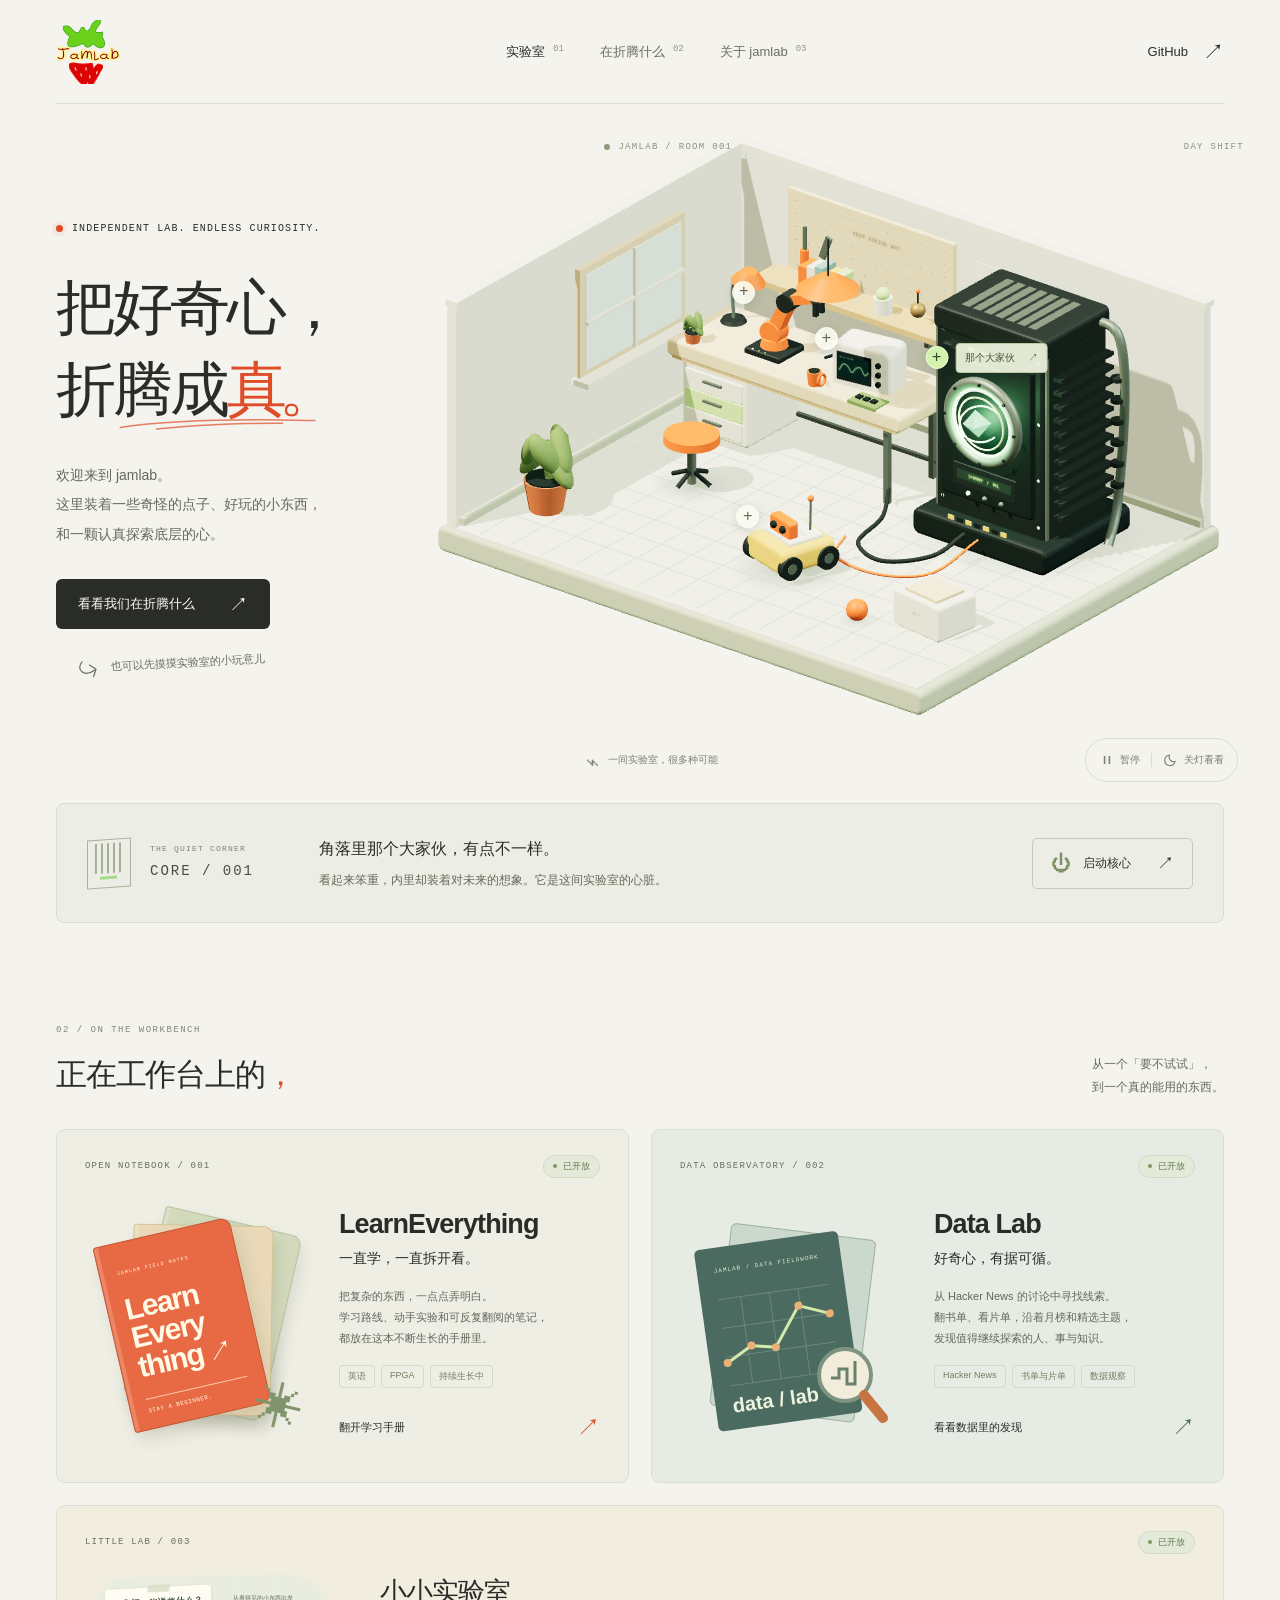
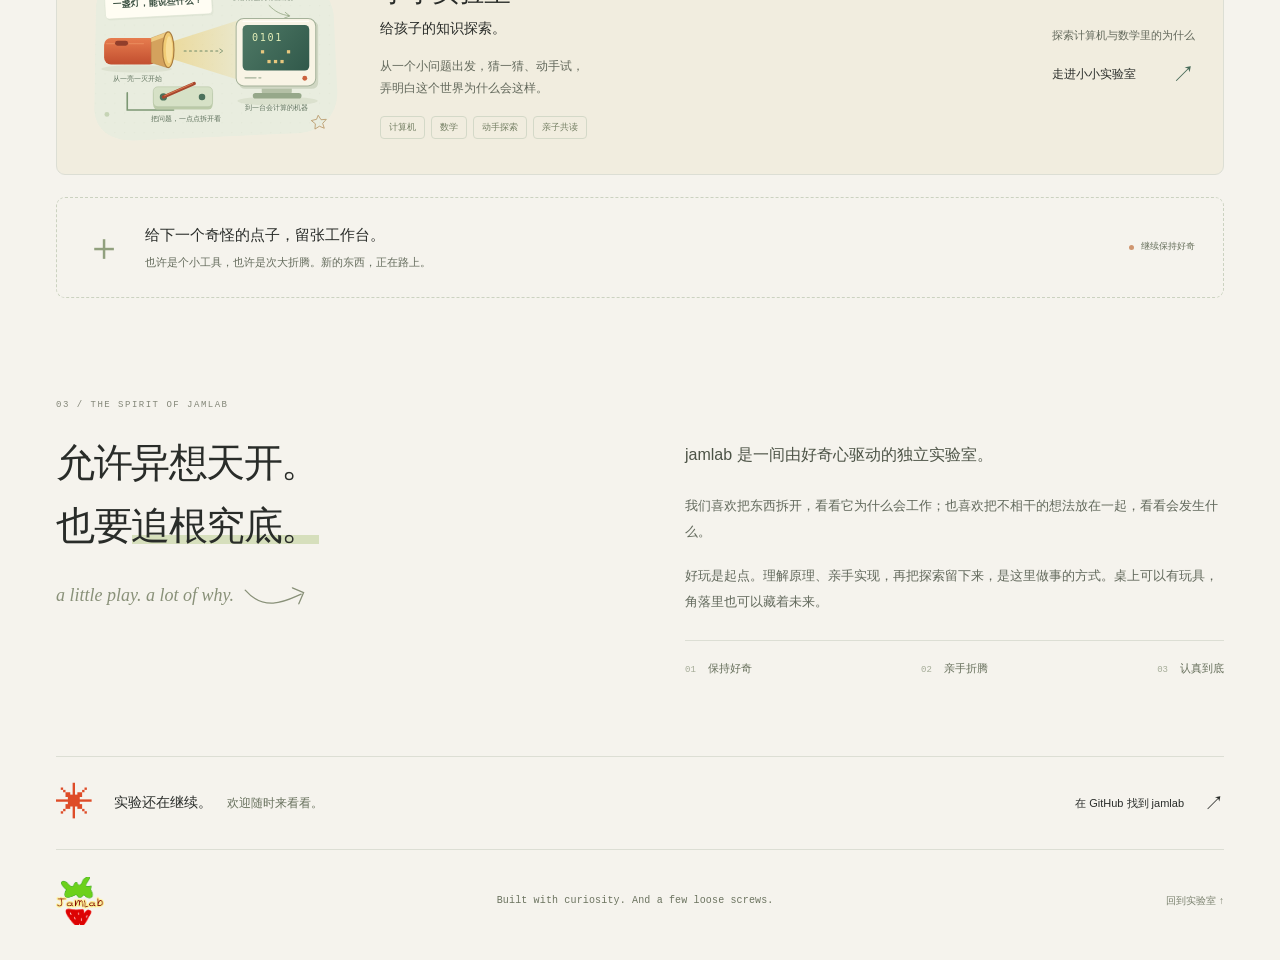
==== commit 09b38312: "Add Math for Kids to the children's learning collection" ====
--- a/index.html
+++ b/index.html
@@ -67,8 +67,8 @@
           <div class="project-card-top"><span class="project-label">LITTLE LAB / 003</span><span class="live-badge"><i></i> 已开放</span></div>
           <div class="kids-card-content">
             <img class="kids-card-art" src="kids/workbench.svg" alt="" width="640" height="450" loading="lazy">
-            <div class="kids-card-copy"><h3>小小实验室<span>给孩子的知识探索。</span></h3><p>从一个小问题出发，猜一猜、动手试，<br>弄明白这个世界为什么会这样。</p><div class="topic-tags"><span>计算机</span><span>动手探索</span><span>亲子共读</span></div></div>
-            <div class="kids-card-entry"><span>第一站：《编码》给孩子</span><span class="project-enter">走进小小实验室 <span aria-hidden="true">↗</span></span></div>
+            <div class="kids-card-copy"><h3>小小实验室<span>给孩子的知识探索。</span></h3><p>从一个小问题出发，猜一猜、动手试，<br>弄明白这个世界为什么会这样。</p><div class="topic-tags"><span>计算机</span><span>数学</span><span>动手探索</span><span>亲子共读</span></div></div>
+            <div class="kids-card-entry"><span>探索计算机与数学里的为什么</span><span class="project-enter">走进小小实验室 <span aria-hidden="true">↗</span></span></div>
           </div>
         </a>
       </div>
